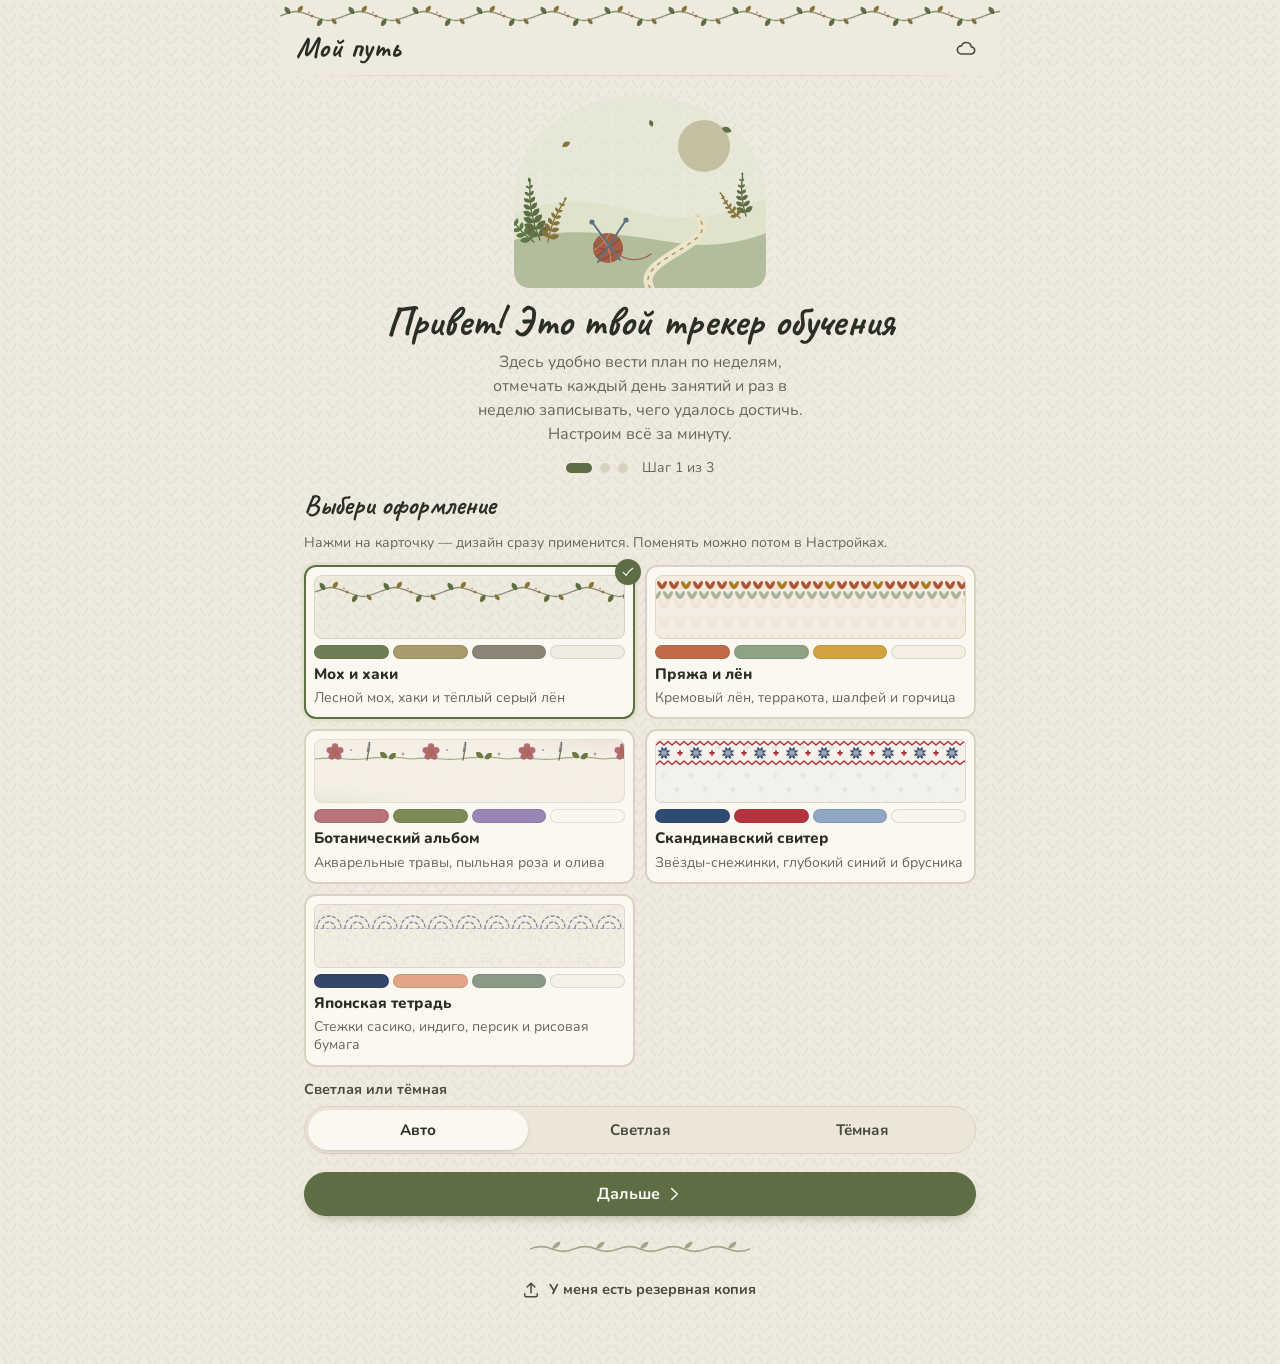
==== index.html @ 7782a0f4 "Трекер обучения: PWA с планом, журналом, итогами, синхронизацией и пятью оформлениями Co-Authored-By" ====
<!doctype html>
<html lang="ru">
<head>
  <meta charset="utf-8">
  <meta name="viewport" content="width=device-width, initial-scale=1, viewport-fit=cover">
  <title>Трекер обучения</title>
  <meta name="description" content="Личный трекер обучения: вязание, английский, письмо левой рукой">
  <meta name="theme-color" content="#7d8a6a">
  <meta name="color-scheme" content="light dark">
  <link rel="manifest" href="manifest.webmanifest">
  <link rel="icon" href="icons/icon.svg" type="image/svg+xml">
  <link rel="apple-touch-icon" href="icons/icon-192.png">
  <meta name="apple-mobile-web-app-capable" content="yes">
  <meta name="mobile-web-app-capable" content="yes">
  <meta name="apple-mobile-web-app-title" content="Трекер">
  <link rel="preconnect" href="https://fonts.googleapis.com">
  <link rel="preconnect" href="https://fonts.gstatic.com" crossorigin>
  <link rel="stylesheet" href="https://fonts.googleapis.com/css2?family=Caveat:wght@500;700&family=Nunito:wght@400;600;700;800&display=swap">
  <link rel="stylesheet" href="css/base.css">
  <link rel="stylesheet" href="css/themes.css">
  <link rel="stylesheet" href="css/views/today.css">
  <link rel="stylesheet" href="css/views/plan.css">
  <link rel="stylesheet" href="css/views/journal.css">
  <link rel="stylesheet" href="css/views/summary.css">
  <link rel="stylesheet" href="css/views/settings.css">
</head>
<body>
  <div class="app">
    <header class="topbar">
      <div class="topbar__decor" id="decor" aria-hidden="true"></div>
      <div class="topbar__row">
        <a class="topbar__brand" href="#/today">Мой путь</a>
        <button class="sync-badge" id="sync-badge" type="button" aria-label="Состояние синхронизации"></button>
      </div>
    </header>
    <main class="view" id="view" tabindex="-1"></main>
    <nav class="nav" id="nav" aria-label="Разделы"></nav>
  </div>
  <noscript>Для работы трекера нужен JavaScript.</noscript>
  <script type="module" src="js/app.js"></script>
</body>
</html>
---- css/base.css ----
/* ==========================================================================
   Базовые стили: сброс, каркас, компоненты. Цвета — только из токенов тем
   (css/themes.css). Сначала телефон (360 px), затем колонка ~720 px.
   ========================================================================== */

/* ---------- запасные токены (если тема ещё не применена) ---------- */
:root {
  --bg: #f1ece0; --bg-pattern: none; --surface: #fbf8f1; --surface-2: #ece6d8;
  --ink: #2e3127; --ink-soft: #4b4f42; --muted: #6a6c5f; --line: #d6cfbe;
  --accent: #5f6f48; --accent-ink: #fbfaf4; --accent-soft: #dfe4cf;
  --ok: #4f7a3a; --warn: #9a6b12; --danger: #a8443a;
  --skill-1: #5f7748; --skill-2: #8a7a45; --skill-3: #6e7f88; --skill-4: #a0634a; --skill-5: #7b6a8e; --skill-6: #4f7f74;
  --skill-1-soft: #e1e7d4; --skill-2-soft: #ece4cc; --skill-3-soft: #dde3e5; --skill-4-soft: #f0ddd3; --skill-5-soft: #e5dfeb; --skill-6-soft: #d7e7e2;
  --on-skill: #fffdf7;
  --radius: 20px; --radius-sm: 12px;
  --shadow: 0 1px 2px rgb(60 50 30 / .06), 0 6px 18px -8px rgb(60 50 30 / .18);
  --font-hand: 'Caveat', 'Segoe Print', 'Bradley Hand', cursive;
  --font-body: 'Nunito', system-ui, -apple-system, 'Segoe UI', Roboto, sans-serif;
  --divider-mask: none;
  --pattern-size: auto;
  --ease: cubic-bezier(.2, .8, .2, 1);
  --nav-h: 64px;
  --safe-b: env(safe-area-inset-bottom, 0px);
}

/* ---------- сброс ---------- */
*, *::before, *::after { box-sizing: border-box; }
html { -webkit-text-size-adjust: 100%; text-size-adjust: 100%; -webkit-tap-highlight-color: transparent; }
body, h1, h2, h3, h4, p, ul, ol, figure, blockquote, dl, dd { margin: 0; }
ul[class], ol[class] { padding: 0; list-style: none; }
img, svg, video { display: block; max-width: 100%; }
button, input, select, textarea { font: inherit; color: inherit; }
button { cursor: pointer; background: none; border: 0; padding: 0; }
a { color: var(--accent); text-underline-offset: .18em; }
[hidden] { display: none !important; }

html { background: var(--bg); color-scheme: light; }
html[data-theme="dark"] { color-scheme: dark; }

body {
  min-height: 100vh;
  min-height: 100dvh;
  font-family: var(--font-body);
  font-size: 1rem;
  line-height: 1.5;
  color: var(--ink);
  background-color: var(--bg);
  background-image: var(--bg-pattern);
  background-size: var(--pattern-size);
  overflow-x: hidden;
  -webkit-font-smoothing: antialiased;
  text-rendering: optimizeLegibility;
}
body.has-sheet { overflow: hidden; }

::selection { background: var(--accent-soft); color: var(--ink); }

/* ---------- иконки ---------- */
.ico { display: inline-flex; width: 24px; height: 24px; flex: none; line-height: 0; }
.ico svg { width: 100%; height: 100%; }
.ico--sm { width: 18px; height: 18px; }
.ico--lg { width: 32px; height: 32px; }

/* ---------- каркас ---------- */
.app {
  max-width: 720px;
  margin: 0 auto;
  min-height: 100vh;
  min-height: 100dvh;
  position: relative;
}

.topbar {
  position: sticky;
  top: 0;
  z-index: 20;
  padding-top: env(safe-area-inset-top, 0px);
  background: color-mix(in srgb, var(--bg) 88%, transparent);
  -webkit-backdrop-filter: blur(10px) saturate(1.1);
  backdrop-filter: blur(10px) saturate(1.1);
}
.topbar::after {           /* мягкая «тень» под шапкой */
  content: '';
  position: absolute; left: 16px; right: 16px; bottom: 0; height: 1px;
  background: linear-gradient(90deg, transparent, var(--line) 15%, var(--line) 85%, transparent);
  opacity: .8;
}
.topbar__decor {
  height: 26px;
  overflow: hidden;
  color: var(--accent);
  pointer-events: none;
}
.topbar__decor svg { width: 100%; height: 100%; }
.topbar__row {
  display: flex; align-items: center; justify-content: space-between; gap: 12px;
  padding: 0 12px 6px 16px;
  min-height: 48px;
}
.topbar__brand {
  font-family: var(--font-hand);
  font-weight: 700;
  font-size: 1.85rem;
  line-height: 1;
  color: var(--ink);
  text-decoration: none;
  letter-spacing: .01em;
  padding: 4px 0;
}

.sync-badge {
  position: relative;
  display: inline-grid; place-items: center;
  width: 44px; height: 44px;
  border-radius: 50%;
  color: var(--ink-soft);
  transition: background-color .2s, color .2s;
}
.sync-badge .ico { width: 22px; height: 22px; }
.sync-badge:hover { background: var(--surface-2); }
.sync-badge::after {
  content: '';
  position: absolute; right: 9px; bottom: 10px;
  width: 8px; height: 8px; border-radius: 50%;
  border: 2px solid var(--bg);
  background: var(--muted);
}
.sync-badge--synced { color: var(--ok); }
.sync-badge--synced::after { background: var(--ok); }
.sync-badge--syncing { color: var(--accent); }
.sync-badge--syncing::after { background: var(--accent); }
.sync-badge--syncing .ico { animation: spin 1.6s linear infinite; }
.sync-badge--offline { color: var(--muted); }
.sync-badge--offline::after { background: var(--warn); }
.sync-badge--error { color: var(--danger); }
.sync-badge--error::after { background: var(--danger); }
.sync-badge--signed-out::after { background: var(--warn); }
.sync-badge--local::after { display: none; }

.view {
  display: block;
  padding: 12px 16px calc(var(--nav-h) + 40px + var(--safe-b));
  outline: none;
}
body.is-onboarding .view { padding-bottom: calc(32px + var(--safe-b)); }
body.is-onboarding .nav { display: none; }

.nav {
  position: fixed;
  z-index: 30;
  left: 0; right: 0; bottom: 0;
  margin: 0 auto;
  max-width: 720px;
  display: grid;
  grid-template-columns: repeat(5, 1fr);
  padding: 6px 6px calc(6px + var(--safe-b));
  background: color-mix(in srgb, var(--surface) 94%, transparent);
  -webkit-backdrop-filter: blur(12px);
  backdrop-filter: blur(12px);
  border-top: 1px solid var(--line);
  box-shadow: 0 -8px 24px -18px rgb(0 0 0 / .35);
}
@media (min-width: 720px) {
  .nav { bottom: 12px; border: 1px solid var(--line); border-radius: 22px; max-width: 696px; padding-bottom: 6px; }
}
.nav__item {
  display: flex; flex-direction: column; align-items: center; justify-content: center; gap: 2px;
  min-height: 52px;
  padding: 2px 0;
  color: var(--muted);
  text-decoration: none;
  font-size: .75rem;
  font-weight: 700;
  border-radius: 16px;
  transition: color .2s;
}
.nav__ico {
  width: 52px; height: 30px;
  padding: 3px 14px;
  border-radius: 999px;
  transition: background-color .25s var(--ease), transform .25s var(--ease);
}
.nav__label { line-height: 1.2; white-space: nowrap; }
.nav__item:hover { color: var(--ink-soft); }
.nav__item.is-active { color: var(--ink); }
.nav__item.is-active .nav__ico { background: var(--accent-soft); color: var(--accent); }
.nav__item:active .nav__ico { transform: scale(.92); }

/* ---------- текст ---------- */
.h1, .h2, .hand, .big-num, .sheet__title, .section__title, .card__title, .empty__title {
  font-family: var(--font-hand);
  font-weight: 700;
  letter-spacing: .005em;
}
.h1 { font-size: 2.35rem; line-height: 1.05; color: var(--ink); }
.h2 { font-size: 1.75rem; line-height: 1.1; color: var(--ink); }
.h3 { font-size: 1.0625rem; line-height: 1.3; font-weight: 800; color: var(--ink); }
.hand { font-size: 1.3em; line-height: 1.15; }
.muted { color: var(--muted); }
.small { font-size: .875rem; line-height: 1.45; }
.num { font-variant-numeric: tabular-nums; font-feature-settings: 'tnum'; }
.big-num { font-size: 3rem; line-height: .95; color: var(--ink); font-variant-numeric: tabular-nums; }
p + p { margin-top: .6em; }

/* ---------- раскладка ---------- */
.page-head {
  display: flex; flex-wrap: wrap; align-items: flex-end; justify-content: space-between;
  gap: 4px 12px;
  margin: 8px 0 18px;
}
.page-head__title { font-family: var(--font-hand); font-weight: 700; font-size: 2.35rem; line-height: 1.05; flex: 1 1 auto; min-width: 0; }
.page-head__sub { flex-basis: 100%; order: 3; color: var(--muted); font-size: .95rem; }
.page-head__actions { display: flex; align-items: center; gap: 4px; }

.section { margin-top: 28px; }
.section:first-child { margin-top: 0; }
.section__title {
  font-size: 1.55rem; line-height: 1.1; color: var(--ink-soft);
  margin-bottom: 10px;
  display: flex; align-items: center; gap: 8px;
}

.stack { display: flex; flex-direction: column; gap: 12px; }
.stack--sm { gap: 6px; }
.row { display: flex; align-items: center; gap: 10px; min-width: 0; }
.row--between { justify-content: space-between; }
.row--wrap { flex-wrap: wrap; }
.grid-2 { display: grid; grid-template-columns: repeat(2, minmax(0, 1fr)); gap: 12px; }
.spacer { flex: 1 1 auto; }

/* ---------- карточки ---------- */
.card {
  position: relative;
  background: var(--surface);
  border: 1px solid var(--line);
  border-radius: var(--radius);
  box-shadow: var(--shadow);
  padding: 16px;
  min-width: 0;
}
.card--skill {
  border-color: color-mix(in srgb, var(--skill, var(--accent)) 28%, var(--line));
  background:
    linear-gradient(180deg, color-mix(in srgb, var(--skill-soft, var(--accent-soft)) 55%, transparent), transparent 90px),
    var(--surface);
}
.card__head { display: flex; align-items: center; gap: 12px; min-width: 0; }
.card__head + .card__body, .card__head + .card__foot, .card__body + .card__foot { margin-top: 12px; }
.card__title { font-size: 1.6rem; line-height: 1.05; color: var(--ink); flex: 1 1 auto; min-width: 0; overflow-wrap: anywhere; }
.card__icon {
  flex: none;
  display: grid; place-items: center;
  width: 44px; height: 44px;
  border-radius: 50%;
  background: var(--skill-soft, var(--accent-soft));
  color: var(--skill, var(--accent));
}
.card__icon .ico { width: 24px; height: 24px; }
.card__body { color: var(--ink-soft); }
.card__foot {
  display: flex; align-items: center; justify-content: space-between; flex-wrap: wrap; gap: 8px;
  padding-top: 12px;
  border-top: 1px dashed var(--line);
  color: var(--muted);
  font-size: .9rem;
}

/* цвета навыков */
.sk-1 { --skill: var(--skill-1); --skill-soft: var(--skill-1-soft); }
.sk-2 { --skill: var(--skill-2); --skill-soft: var(--skill-2-soft); }
.sk-3 { --skill: var(--skill-3); --skill-soft: var(--skill-3-soft); }
.sk-4 { --skill: var(--skill-4); --skill-soft: var(--skill-4-soft); }
.sk-5 { --skill: var(--skill-5); --skill-soft: var(--skill-5-soft); }
.sk-6 { --skill: var(--skill-6); --skill-soft: var(--skill-6-soft); }

/* ---------- кнопки ---------- */
.btn {
  position: relative;
  display: inline-flex; align-items: center; justify-content: center; gap: 8px;
  min-height: 44px;
  padding: 0 18px;
  border-radius: 999px;
  border: 1.5px solid var(--line);
  background: var(--surface);
  color: var(--ink);
  font-weight: 700;
  font-size: 1rem;
  line-height: 1.2;
  text-align: center;
  text-decoration: none;
  white-space: nowrap;
  user-select: none;
  transition: background-color .2s, border-color .2s, color .2s, transform .12s var(--ease), box-shadow .2s;
}
.btn .ico { width: 20px; height: 20px; margin-left: -4px; }
.btn:hover { background: var(--surface-2); }
.btn:active { transform: scale(.97); }
.btn:disabled, .btn[aria-disabled="true"] { opacity: .5; cursor: not-allowed; transform: none; }
.btn--primary {
  background: var(--accent);
  border-color: var(--accent);
  color: var(--accent-ink);
  box-shadow: 0 6px 14px -8px color-mix(in srgb, var(--accent) 70%, transparent);
}
.btn--primary:hover { background: color-mix(in srgb, var(--accent) 88%, var(--ink)); border-color: transparent; }
.btn--ghost { background: transparent; border-color: transparent; color: var(--ink-soft); }
.btn--ghost:hover { background: var(--surface-2); color: var(--ink); }
.btn--danger {
  background: color-mix(in srgb, var(--danger) 10%, var(--surface));
  border-color: color-mix(in srgb, var(--danger) 45%, transparent);
  color: var(--danger);
}
.btn--danger:hover { background: color-mix(in srgb, var(--danger) 18%, var(--surface)); }
.btn--sm { min-height: 36px; padding: 0 14px; font-size: .9rem; }
.btn--sm::after { content: ''; position: absolute; inset: -4px 0; }
.btn--block { display: flex; width: 100%; }

.icon-btn {
  position: relative;
  display: inline-grid; place-items: center;
  flex: none;
  width: 44px; height: 44px;
  border-radius: 50%;
  color: var(--ink-soft);
  transition: background-color .2s, color .2s, transform .12s var(--ease);
}
.icon-btn:hover { background: var(--surface-2); color: var(--ink); }
.icon-btn:active { transform: scale(.92); }
.icon-btn:disabled { opacity: .4; cursor: not-allowed; }
.icon-btn--sm { width: 36px; height: 36px; }
.icon-btn--sm .ico { width: 20px; height: 20px; }
.icon-btn--sm::after { content: ''; position: absolute; inset: -4px; }

.chips { display: flex; flex-wrap: wrap; gap: 8px; }
.chip {
  position: relative;
  display: inline-flex; align-items: center; gap: 6px;
  min-height: 38px;
  padding: 0 14px;
  border-radius: 999px;
  border: 1.5px solid var(--line);
  background: var(--surface);
  color: var(--ink-soft);
  font-size: .95rem;
  font-weight: 600;
  transition: background-color .2s, border-color .2s, color .2s;
}
.chip::after { content: ''; position: absolute; inset: -3px 0; }
.chip .ico { width: 18px; height: 18px; margin-left: -3px; }
.chip:hover { border-color: color-mix(in srgb, var(--accent) 40%, var(--line)); }
.chip.is-active {
  background: var(--skill-soft, var(--accent-soft));
  border-color: var(--skill, var(--accent));
  color: var(--ink);
}

.fab {
  position: fixed;
  z-index: 25;
  right: max(16px, calc((100vw - 720px) / 2 + 16px));
  bottom: calc(var(--nav-h) + 20px + var(--safe-b));
  display: grid; place-items: center;
  width: 56px; height: 56px;
  border-radius: 50%;
  background: var(--accent);
  color: var(--accent-ink);
  box-shadow: 0 10px 24px -10px color-mix(in srgb, var(--accent) 80%, #000), 0 2px 4px rgb(0 0 0 / .12);
  transition: transform .15s var(--ease);
}
.fab .ico { width: 26px; height: 26px; }
.fab:active { transform: scale(.94); }

/* ---------- формы ---------- */
.form { display: flex; flex-direction: column; gap: 16px; }
.field { display: flex; flex-direction: column; gap: 6px; min-width: 0; }
.field--inline {
  flex-direction: row; align-items: center; gap: 12px;
  min-height: 44px;
  cursor: pointer;
}
.field__label { font-size: .9rem; font-weight: 700; color: var(--ink-soft); }
.field__hint { font-size: .85rem; color: var(--muted); line-height: 1.4; }

.input {
  display: block;
  width: 100%;
  min-height: 48px;
  padding: 11px 14px;
  font-size: 16px;               /* не даёт iOS увеличивать страницу */
  line-height: 1.4;
  color: var(--ink);
  background: var(--surface);
  border: 1.5px solid var(--line);
  border-radius: var(--radius-sm);
  outline: none;
  transition: border-color .2s, box-shadow .2s, background-color .2s;
  -webkit-appearance: none;
  appearance: none;
}
.input::placeholder { color: var(--muted); opacity: .85; }
.input:hover { border-color: color-mix(in srgb, var(--accent) 35%, var(--line)); }
.input:focus, .input:focus-visible {
  border-color: var(--accent);
  box-shadow: 0 0 0 4px color-mix(in srgb, var(--accent) 22%, transparent);
  background: var(--surface);
}
textarea.input { min-height: 96px; resize: vertical; line-height: 1.5; }
select.input {
  padding-right: 40px;
  background-image:
    linear-gradient(45deg, transparent 50%, var(--muted) 50%),
    linear-gradient(135deg, var(--muted) 50%, transparent 50%);
  background-position: calc(100% - 20px) 52%, calc(100% - 14px) 52%;
  background-size: 6px 6px, 6px 6px;
  background-repeat: no-repeat;
}
input[type="date"].input { min-width: 0; }
input[type="number"].input { font-variant-numeric: tabular-nums; }
.input:invalid:not(:placeholder-shown):not(:focus) { border-color: color-mix(in srgb, var(--danger) 60%, var(--line)); }

.checkbox {
  -webkit-appearance: none; appearance: none;
  flex: none;
  width: 24px; height: 24px;
  margin: 0;
  border: 2px solid color-mix(in srgb, var(--ink) 30%, var(--line));
  border-radius: 8px;
  background: var(--surface) center / 16px no-repeat;
  cursor: pointer;
  transition: background-color .2s, border-color .2s, transform .15s var(--ease);
}
.checkbox:checked {
  background-color: var(--skill, var(--accent));
  border-color: var(--skill, var(--accent));
  background-image: var(--check-img);
  animation: pop .3s var(--ease);
}

.switch, .switch input, input.switch {
  -webkit-appearance: none; appearance: none;
}
input.switch, .switch input {
  flex: none;
  position: relative;
  width: 50px; height: 30px;
  margin: 0;
  border-radius: 999px;
  border: 0;
  background-color: color-mix(in srgb, var(--ink) 18%, var(--surface-2));
  background-image: radial-gradient(circle, var(--surface) 0 10px, transparent 11px);
  background-size: 30px 30px;
  background-repeat: no-repeat;
  background-position: 0 0;
  cursor: pointer;
  transition: background-color .25s, background-position .25s var(--ease);
}
input.switch:checked, .switch input:checked {
  background-color: var(--accent);
  background-image: radial-gradient(circle, var(--accent-ink) 0 10px, transparent 11px);
  background-position: 20px 0;
}
label.switch { display: inline-flex; align-items: center; gap: 12px; min-height: 44px; cursor: pointer; }

/* Главная кнопка экрана «Сегодня»: «занимался». Круглая, со «стежком» по краю. */
.check-toggle {
  --ct: var(--skill, var(--accent));
  --ct-soft: var(--skill-soft, var(--accent-soft));
  position: relative;
  isolation: isolate;
  flex: none;
  display: inline-flex; align-items: center; justify-content: center; gap: 10px;
  width: 68px; height: 68px;
  border-radius: 999px;
  background: var(--ct-soft);
  color: color-mix(in srgb, var(--ct) 62%, var(--ink));
  border: 0;
  font-weight: 800;
  font-size: 1rem;
  transition: background-color .3s var(--ease), color .3s, transform .15s var(--ease), box-shadow .3s;
  box-shadow: inset 0 0 0 2px color-mix(in srgb, var(--ct) 30%, transparent);
}
.check-toggle::before {        /* стежки по кругу */
  content: '';
  position: absolute; inset: 5px;
  border-radius: inherit;
  border: 2px dashed color-mix(in srgb, var(--ct) 55%, transparent);
  z-index: -1;
  transition: border-color .3s, transform .6s var(--ease);
}
.check-toggle .ico { width: 32px; height: 32px; opacity: .35; transition: opacity .2s, transform .3s var(--ease); }
.check-toggle:empty::after {
  content: '';
  width: 32px; height: 32px;
  background: currentColor;
  -webkit-mask: var(--check-mask) center / contain no-repeat;
  mask: var(--check-mask) center / contain no-repeat;
  opacity: .35;
}
.check-toggle:hover { box-shadow: inset 0 0 0 2px color-mix(in srgb, var(--ct) 55%, transparent); }
.check-toggle:active { transform: scale(.93); }
.check-toggle.is-on {
  background: var(--ct);
  color: var(--on-skill);
  box-shadow: 0 10px 22px -12px var(--ct), inset 0 0 0 2px var(--ct);
  animation: toggle-pop .5s var(--ease);
}
.check-toggle.is-on::before { border-color: color-mix(in srgb, var(--on-skill) 55%, transparent); transform: rotate(40deg); }
.check-toggle.is-on .ico, .check-toggle.is-on:empty::after { opacity: 1; }
.check-toggle.is-on .ico svg path { stroke-dasharray: 30; animation: draw .45s .08s var(--ease) both; }
/* вариант с подписью: становится «пилюлей» */
.check-toggle:has(> :not(.ico)) { width: auto; min-width: 68px; padding: 0 24px 0 18px; }
.check-toggle--wide { width: 100%; height: 60px; padding: 0 20px; }
.check-toggle--wide.is-on::before, .check-toggle:has(> :not(.ico)).is-on::before { transform: none; }

.stepper {
  display: inline-flex; align-items: center;
  border: 1.5px solid var(--line);
  border-radius: 999px;
  background: var(--surface);
  padding: 2px;
}
.stepper__btn {
  display: grid; place-items: center;
  width: 42px; height: 42px;
  border-radius: 50%;
  color: var(--ink-soft);
  transition: background-color .2s, transform .12s;
}
.stepper__btn .ico { width: 20px; height: 20px; }
.stepper__btn:hover { background: var(--surface-2); color: var(--ink); }
.stepper__btn:active { transform: scale(.9); }
.stepper__btn:disabled { opacity: .35; }
.stepper__value {
  min-width: 3.2ch;
  padding: 0 4px;
  text-align: center;
  font-weight: 800;
  font-size: 1.1rem;
  font-variant-numeric: tabular-nums;
  color: var(--ink);
}
input.stepper__value { border: 0; background: transparent; width: 4.5ch; font-size: 16px; -moz-appearance: textfield; appearance: textfield; }
input.stepper__value::-webkit-inner-spin-button, input.stepper__value::-webkit-outer-spin-button { -webkit-appearance: none; margin: 0; }

.segmented {
  display: flex;
  gap: 2px;
  padding: 3px;
  border-radius: 999px;
  background: var(--surface-2);
  border: 1px solid var(--line);
}
.segmented__btn {
  flex: 1 1 0;
  min-width: 0;
  min-height: 40px;
  padding: 0 12px;
  border-radius: 999px;
  color: var(--ink-soft);
  font-weight: 700;
  font-size: .95rem;
  white-space: nowrap;
  overflow: hidden; text-overflow: ellipsis;
  transition: background-color .2s, color .2s, box-shadow .2s;
}
.segmented__btn:hover { color: var(--ink); }
.segmented__btn.is-active {
  background: var(--surface);
  color: var(--ink);
  box-shadow: 0 1px 2px rgb(0 0 0 / .08), 0 2px 8px -4px rgb(0 0 0 / .2);
}

.scale { display: flex; gap: 6px; }
.scale__btn {
  flex: 1 1 0;
  min-width: 0;
  min-height: 44px;
  border-radius: var(--radius-sm);
  border: 1.5px solid var(--line);
  background: var(--surface);
  color: var(--ink-soft);
  font-family: var(--font-hand);
  font-size: 1.5rem;
  font-weight: 700;
  line-height: 1;
  transition: background-color .2s, border-color .2s, color .2s, transform .12s;
}
.scale__btn:hover { border-color: var(--skill, var(--accent)); }
.scale__btn:active { transform: scale(.94); }
.scale__btn.is-active {
  background: var(--skill, var(--accent));
  border-color: var(--skill, var(--accent));
  color: var(--on-skill);
}

/* ---------- списки ---------- */
.list { display: flex; flex-direction: column; }
.list__item {
  display: flex; align-items: center; gap: 12px;
  min-height: 52px;
  padding: 10px 0;
  border-bottom: 1px dashed var(--line);
  min-width: 0;
}
.list__item:last-child { border-bottom: 0; }
.card > .list:first-child > .list__item:first-child { padding-top: 0; }
.card > .list:last-child > .list__item:last-child { padding-bottom: 0; }

.task {
  display: flex; align-items: flex-start; gap: 10px;
  padding: 6px 0;
  min-width: 0;
}
.task__check {
  position: relative;
  flex: none;
  display: grid; place-items: center;
  width: 28px; height: 28px;
  margin: 2px 2px 0;
  border-radius: 50%;
  border: 2px solid color-mix(in srgb, var(--skill, var(--accent)) 55%, var(--line));
  background: var(--surface);
  color: var(--on-skill);
  transition: background-color .2s, border-color .2s, transform .15s var(--ease);
}
.task__check::before { content: ''; position: absolute; inset: -8px; }
.task__check .ico { width: 18px; height: 18px; opacity: 0; transition: opacity .2s; }
.task__check:active { transform: scale(.9); }
.task__text { flex: 1 1 auto; min-width: 0; padding-top: 4px; line-height: 1.45; color: var(--ink); overflow-wrap: anywhere; }
.task__actions { display: flex; align-items: center; margin: -6px -8px -6px 0; flex: none; }
.task.is-done .task__check {
  background: var(--skill, var(--accent));
  border-color: var(--skill, var(--accent));
  animation: pop .3s var(--ease);
}
.task.is-done .task__check .ico { opacity: 1; }
.task.is-done .task__check:empty::after {
  content: ''; width: 18px; height: 18px; background: currentColor;
  -webkit-mask: var(--check-mask) center / contain no-repeat; mask: var(--check-mask) center / contain no-repeat;
}
.task.is-done .task__text {
  color: var(--muted);
  text-decoration: line-through;
  text-decoration-color: color-mix(in srgb, var(--skill, var(--accent)) 60%, transparent);
  text-decoration-thickness: 1.5px;
}

.check-item {
  display: flex; align-items: center; gap: 12px;
  min-height: 48px;
  padding: 8px 10px;
  margin: 0 -10px;
  border-radius: var(--radius-sm);
  color: var(--ink);
  cursor: pointer;
  transition: background-color .2s;
}
.check-item:hover { background: color-mix(in srgb, var(--surface-2) 60%, transparent); }
.check-item.is-done { color: var(--ink-soft); }
.check-item.is-carried { color: var(--muted); }
.check-item.is-carried .checkbox:checked {
  background-color: var(--skill-soft, var(--accent-soft));
  border-color: color-mix(in srgb, var(--skill, var(--accent)) 50%, transparent);
  border-style: dashed;
  background-image: var(--check-img-dim);
}

/* ---------- прогресс: «нитка» ---------- */
.progress {
  position: relative;
  height: 10px;
  border-radius: 999px;
  background:
    repeating-linear-gradient(90deg, color-mix(in srgb, var(--ink) 22%, var(--line)) 0 5px, transparent 5px 9px)
    0 50% / 100% 2px no-repeat;
}
.progress__bar {
  position: relative;
  height: 100%;
  max-width: 100%;
  min-width: 10px;
  border-radius: 999px;
  background-color: var(--accent);
  background-image: repeating-linear-gradient(-60deg, rgb(255 255 255 / .26) 0 2.5px, transparent 2.5px 6px);
  box-shadow: inset 0 -1px 0 rgb(0 0 0 / .12);
  transition: width .6s var(--ease);
}
.progress__bar[style*="width: 0"], .progress__bar[style*="width:0"] { min-width: 0; }
.progress--skill .progress__bar { background-color: var(--skill, var(--accent)); }

.ring { width: 56px; height: 56px; flex: none; transform: rotate(-90deg); }
.ring circle { fill: none; stroke-width: 6; }
.ring__track, .ring circle:first-child { stroke: var(--line); stroke-dasharray: 3 3; stroke-width: 3; }
.ring__bar, .ring circle:last-child:not(:first-child) { stroke: var(--skill, var(--accent)); stroke-linecap: round; transition: stroke-dashoffset .6s var(--ease); }

/* ---------- вкладки ---------- */
.tabs {
  display: flex; gap: 6px;
  overflow-x: auto;
  margin: 0 -16px;
  padding: 2px 16px 8px;
  scroll-snap-type: x proximity;
  scrollbar-width: none;
  -webkit-overflow-scrolling: touch;
}
.tabs::-webkit-scrollbar { display: none; }
.tab {
  flex: none;
  scroll-snap-align: start;
  display: inline-flex; align-items: center; gap: 6px;
  min-height: 44px;
  padding: 0 16px;
  border-radius: 999px;
  border: 1.5px solid transparent;
  color: var(--ink-soft);
  font-weight: 700;
  font-size: .95rem;
  white-space: nowrap;
  text-decoration: none;
  transition: background-color .2s, color .2s, border-color .2s;
}
.tab:hover { background: var(--surface-2); }
.tab.is-active {
  background: var(--surface);
  border-color: var(--line);
  color: var(--ink);
  box-shadow: inset 0 -3px 0 var(--accent);
}

/* ---------- прочее ---------- */
.badge {
  display: inline-flex; align-items: center; gap: 4px;
  padding: 2px 9px;
  min-height: 22px;
  border-radius: 999px;
  background: var(--surface-2);
  color: var(--ink-soft);
  font-size: .78rem;
  font-weight: 800;
  line-height: 1.3;
  white-space: nowrap;
  vertical-align: middle;
}
.badge .ico { width: 14px; height: 14px; }
.badge--accent { background: var(--accent-soft); color: var(--ink); }
.badge--ok { background: color-mix(in srgb, var(--ok) 16%, var(--surface)); color: var(--ok); }
.pill {
  display: inline-flex; align-items: center; gap: 6px;
  min-height: 32px;
  padding: 4px 12px;
  border-radius: 999px;
  border: 1px solid var(--line);
  background: var(--surface);
  color: var(--ink-soft);
  font-size: .9rem;
  font-weight: 700;
}
.pill .ico { width: 18px; height: 18px; color: var(--skill, var(--accent)); }

.empty {
  display: flex; flex-direction: column; align-items: center; text-align: center; gap: 8px;
  padding: 28px 16px 32px;
  color: var(--muted);
}
.empty > svg, .empty__art { width: 168px; max-width: 70%; height: auto; margin-bottom: 4px; color: var(--accent); }
.empty__art svg { width: 100%; height: auto; }
.empty__title { font-size: 1.6rem; line-height: 1.1; color: var(--ink-soft); }
.empty .btn { margin-top: 8px; }

.divider {
  display: flex; align-items: center; justify-content: center;
  height: 22px;
  margin: 20px auto;
  color: var(--accent);
  opacity: .85;
}
.divider:empty {
  width: min(220px, 70%);
  background: var(--line);
  background: color-mix(in srgb, var(--accent) 55%, var(--line));
  -webkit-mask: var(--divider-mask) center / auto 100% repeat-x;
  mask: var(--divider-mask) center / auto 100% repeat-x;
}
.divider > svg { width: min(220px, 70%); height: 22px; }

.hint-box {
  display: flex; align-items: flex-start; gap: 10px;
  padding: 12px 14px;
  border-radius: var(--radius-sm);
  background: color-mix(in srgb, var(--accent-soft) 55%, var(--surface));
  border: 1px dashed color-mix(in srgb, var(--accent) 40%, var(--line));
  color: var(--ink-soft);
  font-size: .95rem;
  line-height: 1.45;
}
.hint-box > .ico { color: var(--accent); width: 22px; height: 22px; margin-top: 1px; }

.delta {
  display: inline-flex; align-items: center; gap: 2px;
  font-size: .85rem; font-weight: 800;
  font-variant-numeric: tabular-nums;
  white-space: nowrap;
}
.delta .ico { width: 16px; height: 16px; }
.delta--up { color: var(--ok); }
.delta--down { color: var(--danger); }
.delta--same { color: var(--muted); }

.menu { display: flex; flex-direction: column; margin: 0 -8px; }
.menu__item {
  display: flex; align-items: center; gap: 14px;
  width: 100%;
  min-height: 52px;
  padding: 0 12px;
  border-radius: var(--radius-sm);
  text-align: left;
  font-weight: 600;
  color: var(--ink);
  transition: background-color .15s;
}
.menu__item .ico { color: var(--ink-soft); }
.menu__item:hover { background: var(--surface-2); }
.menu__item.is-danger, .menu__item.is-danger .ico { color: var(--danger); }

/* ---------- нижняя панель / диалог ---------- */
.sheet-backdrop {
  position: fixed; inset: 0;
  z-index: 50;
  display: flex; align-items: flex-end; justify-content: center;
  background: rgb(24 22 16 / .45);
  opacity: 0;
  transition: opacity .22s ease;
}
.sheet-backdrop.is-open { opacity: 1; }
.sheet {
  position: relative;
  width: 100%;
  max-width: 720px;
  max-height: 90vh;
  max-height: 90dvh;
  display: flex; flex-direction: column;
  background-color: var(--surface);
  background-image: var(--bg-pattern);
  background-size: var(--pattern-size);
  border-radius: 26px 26px 0 0;
  box-shadow: 0 -10px 40px -10px rgb(0 0 0 / .35);
  transform: translateY(100%);
  transition: transform .26s var(--ease);
  overflow: hidden;
}
.sheet-backdrop.is-open .sheet { transform: none; }
.sheet__handle { flex: none; width: 42px; height: 5px; margin: 10px auto 0; border-radius: 999px; background: var(--line); }
.sheet__head { flex: none; display: flex; align-items: center; justify-content: space-between; gap: 8px; padding: 4px 8px 2px 20px; }
.sheet__title { font-size: 1.8rem; line-height: 1.1; color: var(--ink); padding: 6px 0; min-width: 0; }
.sheet__body { flex: 1 1 auto; overflow-y: auto; overscroll-behavior: contain; padding: 8px 20px 20px; }
.sheet__body:last-child { padding-bottom: calc(20px + var(--safe-b)); }
.sheet__actions {
  flex: none;
  display: flex; gap: 10px; justify-content: flex-end;
  padding: 12px 20px calc(12px + var(--safe-b));
  border-top: 1px solid var(--line);
  background: var(--surface);
}
.sheet__actions .btn { flex: 1 1 0; }
@media (min-width: 720px) {
  .sheet-backdrop { align-items: center; padding: 24px; }
  .sheet { max-width: 520px; max-height: 85vh; border-radius: 26px; transform: translateY(16px) scale(.98); opacity: 0; transition: transform .22s var(--ease), opacity .22s; }
  .sheet-backdrop.is-open .sheet { opacity: 1; }
  .sheet__handle { display: none; }
  .sheet__head { padding-top: 12px; }
  .sheet__actions { padding-bottom: 14px; }
  .sheet__actions .btn { flex: 0 0 auto; min-width: 120px; }
}

/* ---------- уведомления ---------- */
.toasts {
  position: fixed;
  z-index: 60;
  left: 50%;
  bottom: calc(var(--nav-h) + 20px + var(--safe-b));
  transform: translateX(-50%);
  width: min(calc(100% - 32px), 480px);
  display: flex; flex-direction: column; align-items: stretch; gap: 8px;
  pointer-events: none;
}
body.is-onboarding .toasts { bottom: calc(20px + var(--safe-b)); }
.toast {
  display: flex; align-items: center; justify-content: space-between; gap: 12px;
  min-height: 48px;
  padding: 10px 10px 10px 18px;
  border-radius: 16px;
  background: var(--ink);
  color: var(--bg);
  font-weight: 600;
  font-size: .95rem;
  box-shadow: 0 12px 28px -12px rgb(0 0 0 / .5);
  opacity: 0;
  transform: translateY(12px) scale(.98);
  transition: opacity .22s, transform .25s var(--ease);
  pointer-events: auto;
}
.toast.is-shown { opacity: 1; transform: none; }
.toast__action {
  flex: none;
  min-height: 36px;
  padding: 0 12px;
  border-radius: 10px;
  color: var(--accent-soft);
  font-weight: 800;
}
.toast__action:hover { background: color-mix(in srgb, var(--bg) 14%, transparent); }

/* ---------- фокус ---------- */
:focus-visible { outline: 2.5px solid var(--accent); outline-offset: 2px; }
.input:focus-visible { outline: none; }
.btn--primary:focus-visible, .fab:focus-visible, .check-toggle.is-on:focus-visible { outline-color: var(--ink); }

/* ---------- анимации ---------- */
@keyframes spin { to { transform: rotate(360deg); } }
@keyframes pop { 0% { transform: scale(.8); } 60% { transform: scale(1.08); } 100% { transform: scale(1); } }
@keyframes toggle-pop { 0% { transform: scale(.88); } 45% { transform: scale(1.08); } 70% { transform: scale(.97); } 100% { transform: scale(1); } }
@keyframes draw { from { stroke-dashoffset: 30; } to { stroke-dashoffset: 0; } }
@keyframes fade-up { from { opacity: 0; transform: translateY(6px); } to { opacity: 1; transform: none; } }
.view > * { animation: fade-up .3s var(--ease) both; }

@media (prefers-reduced-motion: reduce) {
  *, *::before, *::after {
    animation-duration: .01ms !important;
    animation-iteration-count: 1 !important;
    transition-duration: .01ms !important;
    scroll-behavior: auto !important;
  }
}

/* ---------- узкие экраны ---------- */
@media (max-width: 359px) {
  .grid-2 { grid-template-columns: 1fr; }
  .nav__label { font-size: .7rem; }
}
@media (min-width: 720px) {
  .view { padding-left: 24px; padding-right: 24px; }
  .tabs { margin: 0 -24px; padding-left: 24px; padding-right: 24px; }
  .h1, .page-head__title { font-size: 2.6rem; }
}
---- css/themes.css ----
/* ==========================================================================
   Оформления. На <html>: data-skin="moss|linen|botanic|nordic|sashiko",
   data-theme="light|dark". Все цвета интерфейса — отсюда.
   ========================================================================== */

/* ---------- общее для светлой / тёмной ---------- */
:root, [data-theme="light"] {
  --check-img: url("data:image/svg+xml,<svg xmlns='http://www.w3.org/2000/svg' viewBox='0 0 24 24'><path d='M4.8 12.6c1.6 1.4 3 2.9 4.3 4.6 2.6-4.3 5.8-7.9 10.1-10.7' fill='none' stroke='%23fffdf7' stroke-width='3' stroke-linecap='round' stroke-linejoin='round'/></svg>");
  --shadow: 0 1px 2px rgb(70 55 30 / .06), 0 8px 22px -12px rgb(70 55 30 / .22);
}
[data-theme="dark"] {
  --cotton: #ece4d8;
  --check-img: url("data:image/svg+xml,<svg xmlns='http://www.w3.org/2000/svg' viewBox='0 0 24 24'><path d='M4.8 12.6c1.6 1.4 3 2.9 4.3 4.6 2.6-4.3 5.8-7.9 10.1-10.7' fill='none' stroke='%231c1d1c' stroke-width='3' stroke-linecap='round' stroke-linejoin='round'/></svg>");
  --shadow: 0 1px 0 rgb(255 255 255 / .03) inset, 0 10px 24px -14px rgb(0 0 0 / .7);
}
:root {
  --check-img-dim: url("data:image/svg+xml,<svg xmlns='http://www.w3.org/2000/svg' viewBox='0 0 24 24'><path d='M4.8 12.6c1.6 1.4 3 2.9 4.3 4.6 2.6-4.3 5.8-7.9 10.1-10.7' fill='none' stroke='%23888' stroke-width='2.6' stroke-linecap='round' stroke-linejoin='round'/></svg>");
  --check-mask: url("data:image/svg+xml,<svg xmlns='http://www.w3.org/2000/svg' viewBox='0 0 24 24'><path d='M4.8 12.6c1.6 1.4 3 2.9 4.3 4.6 2.6-4.3 5.8-7.9 10.1-10.7' fill='none' stroke='%23000' stroke-width='2.6' stroke-linecap='round' stroke-linejoin='round'/></svg>");
  --radius: 20px;
  --radius-sm: 12px;
}

/* ==========================================================================
   1. МОХ И ХАКИ (по умолчанию)
   ========================================================================== */
:root, [data-skin="moss"] {
  --bg: #efeadf;
  --bg-pattern: url("data:image/svg+xml,<svg xmlns='http://www.w3.org/2000/svg' width='18' height='22'><path d='M2.5 3.5c1.6 3.4 3.6 6 6.5 8.6 2.9-2.6 4.9-5.2 6.5-8.6M2.5 14.5c1.6 3.4 3.6 6 6.5 8.6 2.9-2.6 4.9-5.2 6.5-8.6' fill='none' stroke='%235e6e45' stroke-opacity='.075' stroke-width='1.5' stroke-linecap='round'/></svg>");
  --surface: #fbf8f1;
  --surface-2: #ece6d8;
  --ink: #2b2e25;
  --ink-soft: #474b3e;
  --muted: #64665a;
  --line: #dad2c0;
  --accent: #5d6d44;
  --accent-ink: #fbfaf3;
  --accent-soft: #dfe3cc;
  --ok: #4a7335;
  --warn: #8f610e;
  --danger: #a3443a;
  --skill-1: #5f7646; --skill-1-soft: #e0e6d2;
  --skill-2: #86743c; --skill-2-soft: #ece4c9;
  --skill-3: #5d7280; --skill-3-soft: #dde4e8;
  --skill-4: #a35d44; --skill-4-soft: #f0dccf;
  --skill-5: #77658e; --skill-5-soft: #e6e0ec;
  --skill-6: #477769; --skill-6-soft: #d6e6e0;
  --on-skill: #fffdf6;
  --divider-mask: url("data:image/svg+xml,<svg xmlns='http://www.w3.org/2000/svg' width='44' height='22'><path d='M0 13c7-3 15-3 22 0s15 3 22 0' fill='none' stroke='%23000' stroke-width='1.6' stroke-linecap='round'/><path d='M22 13c1-4.5 4-7 8.5-7.5-.5 4.5-3.6 7-8.5 7.5z'/></svg>");
}
[data-skin="moss"][data-theme="dark"], :root:not([data-skin])[data-theme="dark"] {
  --bg: #1e211b;
  --bg-pattern: url("data:image/svg+xml,<svg xmlns='http://www.w3.org/2000/svg' width='18' height='22'><path d='M2.5 3.5c1.6 3.4 3.6 6 6.5 8.6 2.9-2.6 4.9-5.2 6.5-8.6M2.5 14.5c1.6 3.4 3.6 6 6.5 8.6 2.9-2.6 4.9-5.2 6.5-8.6' fill='none' stroke='%23c9d6ae' stroke-opacity='.045' stroke-width='1.5' stroke-linecap='round'/></svg>");
  --surface: #282c24;
  --surface-2: #33372c;
  --ink: #ebe8dc;
  --ink-soft: #d0ccbe;
  --muted: #a5a293;
  --line: #40453a;
  --accent: #a9bb87;
  --accent-ink: #1c2116;
  --accent-soft: #3a442f;
  --ok: #9cc283;
  --warn: #d9b25c;
  --danger: #e68e7f;
  --skill-1: #a6ba88; --skill-1-soft: #354030;
  --skill-2: #cdbb7f; --skill-2-soft: #403b2a;
  --skill-3: #a3b6c2; --skill-3-soft: #2f393f;
  --skill-4: #dc9d82; --skill-4-soft: #45332b;
  --skill-5: #b9a8cf; --skill-5-soft: #3a3444;
  --skill-6: #8ec1b2; --skill-6-soft: #2b3e38;
  --on-skill: #1b1e17;
}
/* мох: листик у заголовков секций */
[data-skin="moss"] .section__title::before, :root:not([data-skin]) .section__title::before {
  content: '';
  flex: none;
  width: 18px; height: 18px;
  background: var(--accent);
  opacity: .8;
  -webkit-mask: url("data:image/svg+xml,<svg xmlns='http://www.w3.org/2000/svg' viewBox='0 0 24 24'><path d='M4.5 19.5C4 12 8.8 6 19.6 4.6c.6 10-5 15.3-12.7 15.1 2.8-4 5.6-6.9 8.6-9-3.6 1.7-7 4.6-11 8.8z'/></svg>") center / contain no-repeat;
  mask: url("data:image/svg+xml,<svg xmlns='http://www.w3.org/2000/svg' viewBox='0 0 24 24'><path d='M4.5 19.5C4 12 8.8 6 19.6 4.6c.6 10-5 15.3-12.7 15.1 2.8-4 5.6-6.9 8.6-9-3.6 1.7-7 4.6-11 8.8z'/></svg>") center / contain no-repeat;
}

/* ==========================================================================
   2. ПРЯЖА И ЛЁН
   ========================================================================== */
[data-skin="linen"] {
  --bg: #f4ece0;
  --bg-pattern: url("data:image/svg+xml,<svg xmlns='http://www.w3.org/2000/svg' width='16' height='18'><g fill='%23a0522d' fill-opacity='.055'><ellipse cx='5' cy='9' rx='2.4' ry='5.6' transform='rotate(-30 5 9)'/><ellipse cx='11' cy='9' rx='2.4' ry='5.6' transform='rotate(30 11 9)'/></g></svg>");
  --surface: #fcf7ef;
  --surface-2: #f0e5d4;
  --ink: #3a2c24;
  --ink-soft: #594538;
  --muted: #6f5b4e;
  --line: #e3d4c0;
  --accent: #ad5437;
  --accent-ink: #fffaf3;
  --accent-soft: #f4d9cb;
  --ok: #577744;
  --warn: #9a6c14;
  --danger: #b03838;
  --skill-1: #b2593c; --skill-1-soft: #f5dccf;
  --skill-2: #66855b; --skill-2-soft: #dfe9d9;
  --skill-3: #a87c1c; --skill-3-soft: #f3e5c0;
  --skill-4: #5b7c94; --skill-4-soft: #dce6ee;
  --skill-5: #88586f; --skill-5-soft: #efdde5;
  --skill-6: #4b7d76; --skill-6-soft: #d6e8e4;
  --on-skill: #fffaf3;
  --radius: 18px;
  --divider-mask: url("data:image/svg+xml,<svg xmlns='http://www.w3.org/2000/svg' width='12' height='22'><ellipse cx='4' cy='11' rx='1.7' ry='4' transform='rotate(-30 4 11)'/><ellipse cx='8' cy='11' rx='1.7' ry='4' transform='rotate(30 8 11)'/></svg>");
}
[data-skin="linen"][data-theme="dark"] {    /* «вечер у камина» */
  --bg: #241a15;
  --bg-pattern: url("data:image/svg+xml,<svg xmlns='http://www.w3.org/2000/svg' width='16' height='18'><g fill='%23f0b46a' fill-opacity='.03'><ellipse cx='5' cy='9' rx='2.4' ry='5.6' transform='rotate(-30 5 9)'/><ellipse cx='11' cy='9' rx='2.4' ry='5.6' transform='rotate(30 11 9)'/></g></svg>"),
    radial-gradient(120% 60% at 50% 0%, rgb(224 164 86 / .07), transparent 70%);
  --surface: #30241d;
  --surface-2: #3b2e25;
  --ink: #f3e7d7;
  --ink-soft: #dac9b5;
  --muted: #b09c88;
  --line: #4c3b2f;
  --accent: #e3a759;
  --accent-ink: #261a10;
  --accent-soft: #4c3520;
  --ok: #abc690;
  --warn: #e8bf62;
  --danger: #ee917d;
  --skill-1: #e59d7b; --skill-1-soft: #4a2e24;
  --skill-2: #aac49c; --skill-2-soft: #33402f;
  --skill-3: #e4be5f; --skill-3-soft: #463a1f;
  --skill-4: #a2bed4; --skill-4-soft: #2f3b46;
  --skill-5: #d69db8; --skill-5-soft: #43303a;
  --skill-6: #92c4bb; --skill-6-soft: #2c403d;
  --on-skill: #241a14;
}
/* лён: карточки «простёганы» по краю */
[data-skin="linen"] .card { border-width: 1px; }
[data-skin="linen"] .card::after {
  content: '';
  position: absolute; inset: 5px;
  border: 1.5px dashed color-mix(in srgb, var(--skill, var(--accent)) 30%, transparent);
  border-radius: calc(var(--radius) - 5px);
  pointer-events: none;
}
[data-skin="linen"] .section__title::before {
  content: '';
  flex: none;
  width: 16px; height: 16px;
  border-radius: 50%;
  background:
    radial-gradient(circle at 35% 35%, rgb(255 255 255 / .35), transparent 45%),
    repeating-linear-gradient(-35deg, var(--accent) 0 2px, color-mix(in srgb, var(--accent) 70%, var(--surface)) 2px 3.5px);
  opacity: .85;
}
[data-skin="linen"] .progress__bar {
  background-image: repeating-linear-gradient(-55deg, rgb(255 255 255 / .32) 0 2px, transparent 2px 4.5px, rgb(0 0 0 / .08) 4.5px 5.5px, transparent 5.5px 7px);
}

/* ==========================================================================
   3. БОТАНИЧЕСКИЙ АЛЬБОМ
   ========================================================================== */
[data-skin="botanic"] {
  --bg: #f8f3ea;
  --bg-pattern:
    radial-gradient(60% 40% at 100% 0%, rgb(214 160 166 / .16), transparent 70%),
    radial-gradient(50% 35% at 0% 100%, rgb(150 165 110 / .12), transparent 70%),
    url("data:image/svg+xml,<svg xmlns='http://www.w3.org/2000/svg' width='200' height='200'><filter id='n'><feTurbulence type='fractalNoise' baseFrequency='.85' numOctaves='2' stitchTiles='stitch'/><feColorMatrix values='0 0 0 0 .45 0 0 0 0 .35 0 0 0 0 .25 0 0 0 .09 0'/></filter><rect width='200' height='200' filter='url(%23n)'/></svg>");
  --surface: #fffcf6;
  --surface-2: #f3ebdf;
  --ink: #3a3330;
  --ink-soft: #574d48;
  --muted: #72665e;
  --line: #e7dccd;
  --accent: #a0585f;
  --accent-ink: #fffaf7;
  --accent-soft: #f4e0e0;
  --ok: #5a7638;
  --warn: #9c6c1e;
  --danger: #ad3a3a;
  --skill-1: #ad6169; --skill-1-soft: #f5e1e2;
  --skill-2: #6c7a42; --skill-2-soft: #e5e9d3;
  --skill-3: #7d68a0; --skill-3-soft: #e8e2f1;
  --skill-4: #567c95; --skill-4-soft: #dde8ef;
  --skill-5: #a47528; --skill-5-soft: #f3e6cb;
  --skill-6: #4b7c6c; --skill-6-soft: #d9e9e2;
  --on-skill: #fffdf8;
  --radius: 22px;
  --divider-mask: url("data:image/svg+xml,<svg xmlns='http://www.w3.org/2000/svg' width='36' height='22'><path d='M3 11h11M22 11h11' stroke='%23000' stroke-width='1.4' stroke-linecap='round'/><circle cx='18' cy='11' r='2.4'/><circle cx='18' cy='6.6' r='1.4'/><circle cx='18' cy='15.4' r='1.4'/></svg>");
}
[data-skin="botanic"][data-theme="dark"] {
  --bg: #211d1d;
  --bg-pattern:
    radial-gradient(60% 40% at 100% 0%, rgb(226 162 168 / .07), transparent 70%),
    radial-gradient(50% 35% at 0% 100%, rgb(181 194 136 / .05), transparent 70%),
    url("data:image/svg+xml,<svg xmlns='http://www.w3.org/2000/svg' width='200' height='200'><filter id='n'><feTurbulence type='fractalNoise' baseFrequency='.85' numOctaves='2' stitchTiles='stitch'/><feColorMatrix values='0 0 0 0 1 0 0 0 0 .95 0 0 0 0 .9 0 0 0 .05 0'/></filter><rect width='200' height='200' filter='url(%23n)'/></svg>");
  --surface: #2b2626;
  --surface-2: #362f2f;
  --ink: #f1e9e2;
  --ink-soft: #d8ccc4;
  --muted: #ab9e96;
  --line: #473f3d;
  --accent: #e3a3a9;
  --accent-ink: #2a1d1f;
  --accent-soft: #4b3235;
  --ok: #b0c98a;
  --warn: #e4c06d;
  --danger: #f0928a;
  --skill-1: #e3a1a8; --skill-1-soft: #47302f;
  --skill-2: #b6c389; --skill-2-soft: #383c28;
  --skill-3: #c0abe1; --skill-3-soft: #3a3348;
  --skill-4: #9fc3d9; --skill-4-soft: #2c3b44;
  --skill-5: #e3be79; --skill-5-soft: #463a26;
  --skill-6: #94c5b5; --skill-6-soft: #2b3f39;
  --on-skill: #221d1d;
}
/* ботаника: акварельное пятно в углу карточки и цветочек у заголовков */
[data-skin="botanic"] .card {
  background-image: radial-gradient(140px 90px at 100% 0%, color-mix(in srgb, var(--skill-soft, var(--accent-soft)) 85%, transparent), transparent 75%);
}
[data-skin="botanic"] .section__title::before {
  content: '';
  flex: none;
  width: 18px; height: 18px;
  background: var(--accent);
  opacity: .75;
  -webkit-mask: url("data:image/svg+xml,<svg xmlns='http://www.w3.org/2000/svg' viewBox='0 0 24 24'><g><circle cx='12' cy='6' r='4'/><circle cx='18' cy='11' r='4'/><circle cx='15.5' cy='18' r='4'/><circle cx='8.5' cy='18' r='4'/><circle cx='6' cy='11' r='4'/></g></svg>") center / contain no-repeat;
  mask: url("data:image/svg+xml,<svg xmlns='http://www.w3.org/2000/svg' viewBox='0 0 24 24'><g><circle cx='12' cy='6' r='4'/><circle cx='18' cy='11' r='4'/><circle cx='15.5' cy='18' r='4'/><circle cx='8.5' cy='18' r='4'/><circle cx='6' cy='11' r='4'/></g></svg>") center / contain no-repeat;
}

/* ==========================================================================
   4. СКАНДИНАВСКИЙ СВИТЕР
   ========================================================================== */
[data-skin="nordic"] {
  --bg: #f3f1ec;
  --bg-pattern: url("data:image/svg+xml,<svg xmlns='http://www.w3.org/2000/svg' width='28' height='28'><g fill='%232f4a73' fill-opacity='.075'><path d='M6 4.5h2v2h2v2H8v2H6v-2H4v-2h2z'/><path d='M20 18.5h2v2h2v2h-2v2h-2v-2h-2v-2h2z'/></g></svg>");
  --surface: #fdfcf9;
  --surface-2: #ebe8e0;
  --ink: #1d2a3e;
  --ink-soft: #36455c;
  --muted: #5a6577;
  --line: #dad6cc;
  --accent: #2f4a73;
  --accent-ink: #fbfaf6;
  --accent-soft: #dce4ef;
  --ok: #3b7050;
  --warn: #946512;
  --danger: #b0313d;
  --skill-1: #2f4a73; --skill-1-soft: #dce4ef;
  --skill-2: #b0313d; --skill-2-soft: #f5dadc;
  --skill-3: #3a6c5a; --skill-3-soft: #d9e9e2;
  --skill-4: #4a7aa3; --skill-4-soft: #dce8f2;
  --skill-5: #977020; --skill-5-soft: #f1e6c9;
  --skill-6: #6b578a; --skill-6-soft: #e6e0ef;
  --on-skill: #fdfcf9;
  --radius: 16px;
  --radius-sm: 10px;
  --divider-mask: url("data:image/svg+xml,<svg xmlns='http://www.w3.org/2000/svg' width='16' height='22'><path d='M0 15l4-7 4 7 4-7 4 7' fill='none' stroke='%23000' stroke-width='2' stroke-linejoin='round'/></svg>");
}
[data-skin="nordic"][data-theme="dark"] {
  --bg: #151d2b;
  --bg-pattern: url("data:image/svg+xml,<svg xmlns='http://www.w3.org/2000/svg' width='28' height='28'><g fill='%23dfe8f5' fill-opacity='.05'><path d='M6 4.5h2v2h2v2H8v2H6v-2H4v-2h2z'/><path d='M20 18.5h2v2h2v2h-2v2h-2v-2h-2v-2h2z'/></g></svg>");
  --surface: #1d2738;
  --surface-2: #273348;
  --ink: #edf0f4;
  --ink-soft: #c9d1dc;
  --muted: #98a4b5;
  --line: #34425a;
  --accent: #a9c2e6;
  --accent-ink: #132036;
  --accent-soft: #2c3e5d;
  --ok: #93c9a4;
  --warn: #e2bf6a;
  --danger: #f08a92;
  --skill-1: #a9c2e6; --skill-1-soft: #2b3d5c;
  --skill-2: #f0939b; --skill-2-soft: #4a2a33;
  --skill-3: #8fcab3; --skill-3-soft: #24433a;
  --skill-4: #9cc6ea; --skill-4-soft: #24405a;
  --skill-5: #e6c370; --skill-5-soft: #463b22;
  --skill-6: #c3b1e3; --skill-6-soft: #3a3352;
  --on-skill: #141c2a;
}
/* норвежский свитер: вязаная «кайма» сверху карточки навыка, звёздочка у заголовков */
[data-skin="nordic"] .card--skill { padding-top: 22px; overflow: hidden; }
[data-skin="nordic"] .card--skill::before {
  content: '';
  position: absolute; left: 0; right: 0; top: 0; height: 9px;
  background: var(--skill, var(--accent));
  opacity: .85;
  -webkit-mask: url("data:image/svg+xml,<svg xmlns='http://www.w3.org/2000/svg' width='12' height='9'><path d='M0 0h12v3l-3 3-3-3-3 3-3-3z M5 7h2v2H5z'/></svg>") 0 0 / 12px 9px repeat-x;
  mask: url("data:image/svg+xml,<svg xmlns='http://www.w3.org/2000/svg' width='12' height='9'><path d='M0 0h12v3l-3 3-3-3-3 3-3-3z M5 7h2v2H5z'/></svg>") 0 0 / 12px 9px repeat-x;
}
[data-skin="nordic"] .section__title::before {
  content: '';
  flex: none;
  width: 16px; height: 16px;
  background: var(--skill-2);
  -webkit-mask: url("data:image/svg+xml,<svg xmlns='http://www.w3.org/2000/svg' viewBox='0 0 16 16'><path d='M7 0h2v5l3-3 1.4 1.4-3 3H16v2h-5.6l3 3L12 14l-3-3v5H7v-5l-3 3-1.4-1.4 3-3H0v-2h5.6l-3-3L4 2l3 3z'/></svg>") center / contain no-repeat;
  mask: url("data:image/svg+xml,<svg xmlns='http://www.w3.org/2000/svg' viewBox='0 0 16 16'><path d='M7 0h2v5l3-3 1.4 1.4-3 3H16v2h-5.6l3 3L12 14l-3-3v5H7v-5l-3 3-1.4-1.4 3-3H0v-2h5.6l-3-3L4 2l3 3z'/></svg>") center / contain no-repeat;
}

/* ==========================================================================
   5. ЯПОНСКАЯ ТЕТРАДЬ (самая спокойная)
   ========================================================================== */
[data-skin="sashiko"] {
  --bg: #f4efe4;
  --bg-pattern:
    url("data:image/svg+xml,<svg xmlns='http://www.w3.org/2000/svg' width='48' height='24'><g fill='none' stroke='%2333456b' stroke-opacity='.06' stroke-width='1.1' stroke-dasharray='3 2.4' stroke-linecap='round'><path d='M0 24a24 24 0 0 1 48 0M8 24a16 16 0 0 1 32 0M16 24a8 8 0 0 1 16 0'/><path d='M-24 12a24 24 0 0 1 48 0M-16 12a16 16 0 0 1 32 0M-8 12a8 8 0 0 1 16 0M24 12a24 24 0 0 1 48 0M32 12a16 16 0 0 1 32 0M40 12a8 8 0 0 1 16 0'/></g></svg>"),
    url("data:image/svg+xml,<svg xmlns='http://www.w3.org/2000/svg' width='180' height='180'><filter id='n'><feTurbulence type='fractalNoise' baseFrequency='.04 .6' numOctaves='2' stitchTiles='stitch'/><feColorMatrix values='0 0 0 0 .5 0 0 0 0 .45 0 0 0 0 .35 0 0 0 .07 0'/></filter><rect width='180' height='180' filter='url(%23n)'/></svg>");
  --surface: #fcf9f2;
  --surface-2: #ede7da;
  --ink: #232a3a;
  --ink-soft: #3e4659;
  --muted: #5f6577;
  --line: #ddd6c7;
  --accent: #33456b;
  --accent-ink: #fbf9f3;
  --accent-soft: #dfe3ec;
  --ok: #4a7656;
  --warn: #96671b;
  --danger: #ab4639;
  --skill-1: #3d5180; --skill-1-soft: #dfe4ef;
  --skill-2: #b8694a; --skill-2-soft: #f6e0d5;
  --skill-3: #627659; --skill-3-soft: #e1e8db;
  --skill-4: #835e78; --skill-4-soft: #eee1ea;
  --skill-5: #977429; --skill-5-soft: #f1e6cc;
  --skill-6: #557989; --skill-6-soft: #dce8ed;
  --on-skill: #fcf9f2;
  --radius: 14px;
  --radius-sm: 10px;
  --divider-mask: url("data:image/svg+xml,<svg xmlns='http://www.w3.org/2000/svg' width='14' height='22'><path d='M2.5 11h6' stroke='%23000' stroke-width='2' stroke-linecap='round'/></svg>");
}
[data-skin="sashiko"][data-theme="dark"] {
  --bg: #181c26;
  --bg-pattern: url("data:image/svg+xml,<svg xmlns='http://www.w3.org/2000/svg' width='48' height='24'><g fill='none' stroke='%23e8dcc8' stroke-opacity='.045' stroke-width='1.1' stroke-dasharray='3 2.4' stroke-linecap='round'><path d='M0 24a24 24 0 0 1 48 0M8 24a16 16 0 0 1 32 0M16 24a8 8 0 0 1 16 0'/><path d='M-24 12a24 24 0 0 1 48 0M-16 12a16 16 0 0 1 32 0M-8 12a8 8 0 0 1 16 0M24 12a24 24 0 0 1 48 0M32 12a16 16 0 0 1 32 0M40 12a8 8 0 0 1 16 0'/></g></svg>");
  --surface: #20252f;
  --surface-2: #2a303d;
  --ink: #ece8e0;
  --ink-soft: #cdc8bf;
  --muted: #9c9da5;
  --line: #373e4e;
  --accent: #e8b196;
  --accent-ink: #1f1a19;
  --accent-soft: #433638;
  --ok: #a3c9a5;
  --warn: #e2c27c;
  --danger: #ee9a8a;
  --skill-1: #a9b7de; --skill-1-soft: #2d3550;
  --skill-2: #ebb092; --skill-2-soft: #45332c;
  --skill-3: #b3c3a8; --skill-3-soft: #323b2f;
  --skill-4: #d2aac4; --skill-4-soft: #3f3240;
  --skill-5: #e2c27c; --skill-5-soft: #433b25;
  --skill-6: #9fc0d0; --skill-6-soft: #2a3a42;
  --on-skill: #181c26;
}
/* сасико: тонкая «прошивка» по краю карточки и крестик-стежок у заголовков */
[data-skin="sashiko"] .card { box-shadow: none; border-color: var(--line); }
[data-skin="sashiko"] .card::after {
  content: '';
  position: absolute; inset: 4px;
  border-radius: calc(var(--radius) - 4px);
  border: 1px dashed color-mix(in srgb, var(--skill, var(--accent)) 22%, transparent);
  pointer-events: none;
}
[data-skin="sashiko"] .section__title::before {
  content: '';
  flex: none;
  width: 14px; height: 14px;
  background: var(--skill-2);
  -webkit-mask: url("data:image/svg+xml,<svg xmlns='http://www.w3.org/2000/svg' viewBox='0 0 14 14'><path d='M7 1v4.5M7 8.5V13M1 7h4.5M8.5 7H13' stroke='%23000' stroke-width='2.2' stroke-linecap='round'/></svg>") center / contain no-repeat;
  mask: url("data:image/svg+xml,<svg xmlns='http://www.w3.org/2000/svg' viewBox='0 0 14 14'><path d='M7 1v4.5M7 8.5V13M1 7h4.5M8.5 7H13' stroke='%23000' stroke-width='2.2' stroke-linecap='round'/></svg>") center / contain no-repeat;
}
[data-skin="sashiko"] .progress__bar { background-image: repeating-linear-gradient(90deg, rgb(255 255 255 / .28) 0 5px, transparent 5px 9px); }
[data-skin="sashiko"][data-theme="dark"] .progress__bar { background-image: repeating-linear-gradient(90deg, rgb(0 0 0 / .18) 0 5px, transparent 5px 9px); }
---- css/views/today.css ----
/* Экран «Сегодня» */

.today { min-width: 0; }
.today .page-head__sub { display: flex; flex-direction: column; gap: 2px; }
.today-date { font-weight: 700; color: var(--ink); }
.today-date::first-letter { text-transform: uppercase; }
.today-week { font-size: 0.92em; }

.today-finished { flex-direction: column; align-items: stretch; margin-top: -6px; }
.today-finished p { margin: 0; }

/* --- полоса дней --- */
.today-strip__head { margin-bottom: 6px; }
.today-strip__label { text-align: center; flex: 1; }
.today-strip {
  display: grid;
  grid-template-columns: repeat(7, minmax(0, 1fr));
  gap: 4px;
}
.today-day {
  display: flex; flex-direction: column; align-items: center; justify-content: center; gap: 2px;
  min-width: 0; min-height: 64px; padding: 6px 0 7px;
  border: 1px solid var(--line);
  border-radius: var(--radius-sm);
  background: var(--surface);
  color: var(--ink);
  font: inherit;
  cursor: pointer;
  transition: background-color .15s, border-color .15s, transform .1s;
  -webkit-tap-highlight-color: transparent;
}
.today-day:active:not(:disabled) { transform: scale(0.96); }
.today-day__wd { font-size: 0.72rem; color: var(--muted); text-transform: uppercase; letter-spacing: .03em; }
.today-day__num { font-family: var(--font-hand); font-size: 1.45rem; line-height: 1; font-weight: 700; }
.today-day__dots { display: flex; flex-wrap: wrap; justify-content: center; gap: 2px; min-height: 6px; max-width: 100%; padding: 0 2px; }
.today-dot {
  width: 6px; height: 6px; border-radius: 50%;
  border: 1px solid var(--skill, var(--muted));
  background: transparent;
}
.today-dot.is-done { background: var(--skill, var(--accent)); }
.today-day.is-today { border-color: var(--accent); border-width: 2px; }
.today-day.is-today .today-day__wd { color: var(--accent); font-weight: 700; }
.today-day.is-selected { background: var(--accent-soft); border-color: var(--accent); }
.today-day.is-future,
.today-day:disabled { opacity: .45; cursor: default; background: transparent; border-style: dashed; }
.today-day:focus-visible { outline: 2px solid var(--accent); outline-offset: 2px; }

/* --- «вы смотрите прошлый день» --- */
.today-past {
  display: flex; flex-wrap: wrap; align-items: center; gap: 8px 10px;
  padding: 10px 12px;
  border-radius: var(--radius-sm);
  background: var(--accent-soft);
  color: var(--ink);
  border: 1px dashed var(--accent);
}
.today-past > .ico { color: var(--accent); flex: none; }
.today-past__text { display: flex; flex-direction: column; flex: 1 1 160px; min-width: 0; }
.today-past__text strong::first-letter { text-transform: uppercase; }
.today-past .btn { flex: 1 0 auto; }

/* --- прогресс дня --- */
.today-progress { display: flex; flex-direction: column; gap: 8px; }
.today-progress__label { font-weight: 700; }
.today-progress__count { display: inline-flex; align-items: baseline; gap: 2px; }
.today-progress .big-num { line-height: 1; }
.today-progress.is-complete .progress__bar { background: var(--ok); }
.today-celebrate { display: flex; align-items: center; gap: 10px; color: var(--accent); }
.today-celebrate__art { flex: none; width: 72px; max-height: 72px; overflow: hidden; }
.today-celebrate__art:empty { display: none; }
.today-celebrate__art svg { width: 100%; height: auto; display: block; }
.today-celebrate__text { margin: 0; font-size: 1.35rem; line-height: 1.15; color: var(--ink); }
@media (prefers-reduced-motion: no-preference) {
  .today-celebrate { animation: today-pop .45s ease-out; }
  @keyframes today-pop { from { opacity: 0; transform: translateY(6px) scale(.97); } to { opacity: 1; transform: none; } }
}

/* --- карточки навыков --- */
.today-skill .card__head { position: relative; }
.today-skill .card__title { flex: 1; min-width: 0; overflow-wrap: anywhere; }
.today-priority { display: inline-flex; color: var(--skill, var(--accent)); opacity: .75; }
.today-priority .ico { width: 18px; height: 18px; }
.today-skill.is-priority { box-shadow: var(--shadow), inset 3px 0 0 var(--skill, var(--accent)); }

.today-skill .card__foot { flex-direction: column; align-items: stretch; flex-wrap: nowrap; }

.today-minutes { display: flex; flex-direction: column; gap: 6px; }
.today-minutes__row { display: flex; align-items: center; justify-content: space-between; gap: 8px; flex-wrap: wrap; }
.today-minutes__label { display: inline-flex; align-items: center; gap: 6px; margin: 0; }
.today-minutes .stepper__value { width: 4.2em; text-align: center; }
.today-minutes__chips { justify-content: flex-end; }
.today-minutes .chip { min-height: 36px; min-width: 52px; justify-content: center; }

.today-note { width: 100%; }

.today-streak { display: flex; flex-direction: column; gap: 6px; }
.today-streak__cur { display: inline-flex; align-items: center; gap: 4px; font-weight: 700; color: var(--ink); }
.today-streak__cur .ico { color: var(--warn); }
.today-streak__cur.is-empty { font-weight: 400; }
.today-streak__cur.is-empty .ico { color: var(--muted); }
.today-warn {
  display: flex; align-items: flex-start; gap: 6px;
  padding: 6px 10px;
  border-radius: var(--radius-sm);
  background: var(--skill-soft, var(--surface-2));
  color: var(--ink);
}
.today-warn .ico { color: var(--warn); flex: none; }

.today-tasks-link {
  display: flex; align-items: center; gap: 6px; width: 100%;
  min-height: 40px; padding: 4px 0;
  border: 0; background: none; color: var(--ink-soft); font: inherit; text-align: left; cursor: pointer;
}
.today-tasks-link > span:not(.ico) { flex: 1; }
.today-tasks-link .ico { color: var(--skill, var(--muted)); }
.today-tasks-link:hover > span:not(.ico) { text-decoration: underline; }

/* --- подсказка --- */
.today-hint { display: flex; gap: 10px; align-items: flex-start; }
.today-hint > .ico { flex: none; color: var(--accent); }
.today-hint__text { min-width: 0; }
.today-hint__link {
  border: 0; background: none; padding: 4px 2px; margin: -4px 0;
  color: var(--accent); font: inherit; font-weight: 700; text-decoration: underline; cursor: pointer;
  min-height: 32px;
}
---- css/views/plan.css ----
/* Экран «План» */

.plan { min-width: 0; }
.plan .page-head__sub { display: flex; flex-wrap: wrap; align-items: center; gap: 6px; }
.plan-now { font-size: 0.75rem; }

.plan-tabs { scroll-behavior: smooth; }
.plan-tab { position: relative; display: inline-flex; align-items: center; gap: 4px; white-space: nowrap; }
.plan-tab__now {
  width: 7px; height: 7px; border-radius: 50%;
  background: var(--accent);
  flex: none;
}
.plan-tab__ok { color: var(--ok); width: 16px; height: 16px; }
.plan-tab--extend {
  display: inline-flex; align-items: center; gap: 4px; white-space: nowrap;
  border-style: dashed;
  color: var(--accent);
}
.plan-tab--extend .ico { width: 18px; height: 18px; }

.plan-overall { display: flex; flex-direction: column; gap: 8px; }
.plan-overall .big-num { line-height: 1; }

.plan-skill .card__head { align-items: center; }
.plan-skill__title { display: flex; flex-direction: column; min-width: 0; flex: 1; }
.plan-skill__title .card__title { overflow-wrap: anywhere; }
.plan-skill > .progress { margin: 2px 0 8px; }

.plan-tasks { margin: 0; padding: 0; list-style: none; }
.plan-tasks .task { min-width: 0; }
.plan-tasks .task__text {
  flex: 1; min-width: 0; min-height: 40px;
  border: 0; background: none; padding: 4px 4px 6px;
  font: inherit; text-align: left; cursor: pointer;
  overflow-wrap: anywhere;
}
.plan-tasks .task__check { flex: none; }
.plan-tasks .task__actions { flex: none; }

.plan-empty { margin: 4px 0; }
---- css/views/journal.css ----
/* «Журнал» — только токены темы. */

.jr-tabs { margin-bottom: 12px; }
.jr-tab-dot {
  display: inline-block;
  width: 6px; height: 6px;
  margin-left: 6px;
  border-radius: 50%;
  background: var(--accent);
  vertical-align: middle;
}
.jr-intro { margin: 0 0 14px; }

.jr-skill { margin-bottom: 16px; }
.jr-skill__title { flex: 1 1 auto; min-width: 0; display: flex; flex-direction: column; gap: 2px; }
.jr-stats { display: flex; align-items: center; gap: 4px; flex-wrap: wrap; }
.jr-stats .ico { width: 16px; height: 16px; }

.jr-block { min-width: 0; }
.jr-block + .jr-block {
  padding-top: 14px;
  border-top: 1px dashed var(--line);
}
.jr-block-head { margin-bottom: 8px; display: flex; flex-direction: column; gap: 6px; }
.jr-block-head.row { flex-direction: row; flex-wrap: nowrap; gap: 4px 8px; }
.jr-block-head .h3 { margin: 0; color: var(--ink); }
.jr-block-head .btn--sm { margin-right: -8px; }
.jr-counter-row { min-height: 0; }

.jr-metric { min-width: 0; }
.jr-metric .field__label { display: flex; align-items: center; gap: 8px; flex-wrap: wrap; }
.jr-opt { font-weight: 700; }
.jr-num { display: flex; align-items: center; gap: 8px; min-width: 0; }
.jr-num-input { max-width: 9rem; font-variant-numeric: tabular-nums; }
.jr-unit { flex: none; }
.jr-bool { max-width: 14rem; }
.jr-delta { display: flex; align-items: center; flex-wrap: wrap; gap: 2px 4px; min-height: 18px; }
.jr-delta .delta { white-space: normal; }

.jr-checklist { gap: 0; }
.jr-check { align-items: flex-start; }
.jr-check .checkbox { margin-top: 2px; }
.jr-check__text { flex: 1 1 auto; min-width: 0; line-height: 1.4; overflow-wrap: anywhere; padding-top: 2px; }
.jr-check.is-carried .jr-check__text { color: var(--muted); }
.jr-carried { white-space: nowrap; }

.jr-edit__row { gap: 6px; padding: 6px 0; min-height: 0; }
.jr-edit__input { flex: 1 1 auto; min-width: 0; }
.jr-edit__actions { display: flex; flex: none; gap: 2px; }
.jr-edit__add { gap: 8px; }
.jr-edit__add .input { flex: 1 1 auto; min-width: 0; }
.jr-edit__add .btn { flex: none; padding: 0 14px; }

.jr-note { width: 100%; resize: vertical; min-height: 84px; }
.jr-saved { opacity: 0; transition: opacity .25s; }
.jr-saved.is-shown { opacity: 1; }
.jr-block .row--between > .field__label { margin: 0; }
.jr-block-head .btn--sm { padding: 0 10px; font-size: .88rem; }
.jr-block-head .row--between { flex-wrap: nowrap; align-items: center; }
.jr-block-head .row--between .h3 { min-width: 0; }
---- css/views/summary.css ----
/* Экран «Итоги» */

.summary { min-width: 0; }

.summary-finished { display: flex; flex-direction: column; align-items: center; text-align: center; gap: 4px; }
.summary-finished__art { width: 140px; max-width: 60%; color: var(--accent); }
.summary-finished__art:empty { display: none; }
.summary-finished__art svg, .summary-celebrate__art svg { width: 100%; height: auto; display: block; }
.summary-finished__text { margin: 0; font-size: 1.6rem; color: var(--ink); }
.summary-finished p { margin: 0; }

.summary-actions .grid-2 { gap: 8px; }
.summary-actions .grid-2 .btn { min-height: 52px; white-space: normal; line-height: 1.15; }
.summary-extend { display: flex; flex-direction: column; gap: 8px; margin-top: 10px; }
.summary-extend__text { display: flex; flex-direction: column; gap: 2px; }
.summary-extend .chip { min-height: 40px; }

/* --- навыки --- */
.summary-skill .card__title { overflow-wrap: anywhere; }
.summary-stats { display: grid; grid-template-columns: repeat(2, minmax(0, 1fr)); gap: 8px; }
.summary-stat {
  display: flex; flex-direction: column; gap: 2px;
  padding: 8px 10px;
  border-radius: var(--radius-sm);
  background: var(--skill-soft, var(--surface-2));
  min-width: 0;
}
.summary-stat__val { font-size: 1.9rem; display: inline-flex; align-items: center; gap: 4px; line-height: 1; color: var(--ink); }
.summary-stat__val .ico { color: var(--warn); width: 18px; height: 18px; }
.summary-stat__lbl { line-height: 1.2; }

.summary-check { display: flex; flex-direction: column; gap: 4px; }

.summary-weeks__bars {
  display: flex; gap: 6px; align-items: flex-end;
  overflow-x: auto; padding-top: 4px;
  scrollbar-width: thin;
}
.summary-weeks__col {
  display: flex; flex-direction: column; align-items: center; gap: 2px;
  flex: 1 0 26px; min-width: 26px; max-width: 48px;
}
.summary-weeks__track {
  position: relative; display: block; width: 100%; height: 40px;
  border-radius: 4px;
  background: var(--surface-2);
  overflow: hidden;
}
.summary-weeks__bar {
  position: absolute; left: 0; right: 0; bottom: 0;
  background: var(--skill, var(--accent));
  border-radius: 4px 4px 0 0;
}
.summary-weeks__col.is-current .summary-weeks__lbl { color: var(--ink); font-weight: 700; }

/* --- показатели --- */
.summary-metric { display: flex; flex-direction: column; gap: 2px; padding: 6px 0; border-top: 1px solid var(--line); }
.summary-metric:first-of-type { border-top: 0; }
.summary-metric__head { display: flex; justify-content: space-between; gap: 8px; align-items: baseline; flex-wrap: wrap; }
.summary-metric__label { min-width: 0; }
.summary-metric__value { font-weight: 700; color: var(--ink); white-space: nowrap; }
.summary-spark-wrap { display: flex; flex-direction: column; gap: 2px; }
.summary-spark__plot { position: relative; height: 56px; }
.summary-spark { display: block; width: 100%; height: 100%; overflow: visible; }
.summary-spark__base { stroke: var(--line); stroke-width: 1; }
.summary-spark__line { fill: none; stroke: var(--skill, var(--accent)); stroke-width: 2; stroke-linecap: round; stroke-linejoin: round; }
.summary-spark__gap { fill: none; stroke: var(--skill, var(--accent)); stroke-width: 1.5; stroke-dasharray: 3 4; opacity: .55; }
.summary-spark__dot {
  position: absolute; width: 9px; height: 9px; margin: -4.5px 0 0 -4.5px;
  border-radius: 50%;
  background: var(--skill, var(--accent));
  box-shadow: 0 0 0 2px var(--surface);
}
.summary-spark__axis { position: relative; height: 1.2em; }
.summary-spark__axis span { position: absolute; transform: translateX(-50%); line-height: 1.2; }

/* --- календарь --- */
.summary-heat { overflow: hidden; }
.summary-heat__grid { display: flex; flex-direction: column; gap: 4px; }
.summary-heat__row {
  display: grid;
  grid-template-columns: 26px repeat(7, minmax(0, 1fr));
  gap: 4px; align-items: center;
}
.summary-heat__wd { text-align: center; text-transform: uppercase; font-size: 0.7rem; }
.summary-heat__wk { font-size: 0.75rem; }
.summary-heat__row.is-current .summary-heat__wk { color: var(--ink); font-weight: 700; }
.summary-heat__cell {
  display: flex; align-items: center; justify-content: center;
  aspect-ratio: 1; min-height: 34px; min-width: 0; padding: 0;
  border: 0; border-radius: 6px;
  background: var(--surface-2);
  color: var(--ink-soft); font: inherit; font-size: 0.78rem;
  cursor: pointer;
}
.summary-heat__cell.lvl-1 { background: color-mix(in srgb, var(--accent) 25%, var(--surface-2)); }
.summary-heat__cell.lvl-2 { background: color-mix(in srgb, var(--accent) 48%, var(--surface-2)); }
.summary-heat__cell.lvl-3 { background: color-mix(in srgb, var(--accent) 72%, var(--surface-2)); color: var(--accent-ink); }
.summary-heat__cell.lvl-4 { background: var(--accent); color: var(--accent-ink); }
.summary-heat__cell.is-future { background: transparent; border: 1px dashed var(--line); color: var(--muted); }
.summary-heat__cell.is-today { box-shadow: 0 0 0 2px var(--surface), 0 0 0 4px var(--ink-soft); }
.summary-heat__cell:focus-visible { outline: 2px solid var(--ink); outline-offset: 2px; }
.summary-heat__num { pointer-events: none; }
.summary-heat__legend { display: flex; align-items: center; justify-content: flex-end; gap: 4px; margin-top: 10px; }
.summary-heat__swatch { width: 14px; min-height: 14px; height: 14px; border-radius: 3px; cursor: default; }

/* --- день в календаре --- */
.summary-dayrow { display: flex; align-items: flex-start; gap: 10px; }
.summary-dayrow__icon {
  flex: none; display: inline-flex; align-items: center; justify-content: center;
  width: 32px; height: 32px; border-radius: 50%;
  background: var(--surface-2); color: var(--muted);
}
.summary-dayrow.is-done .summary-dayrow__icon { background: var(--skill-soft, var(--accent-soft)); color: var(--skill, var(--accent)); }
.summary-dayrow__text { display: flex; flex-direction: column; gap: 2px; min-width: 0; }
.summary-dayrow__note { overflow-wrap: anywhere; color: var(--ink-soft); }

/* --- сохранённые итоги --- */
.summary-saved {
  display: flex; flex-direction: column; gap: 6px; width: 100%;
  text-align: left; font: inherit; color: inherit; cursor: pointer;
}
.summary-saved.is-final { border-color: var(--accent); }
.summary-saved__title { overflow-wrap: anywhere; }
.summary-saved__excerpt {
  display: -webkit-box; -webkit-line-clamp: 2; -webkit-box-orient: vertical; overflow: hidden;
  overflow-wrap: anywhere;
}

.summary-read__overall { white-space: pre-wrap; overflow-wrap: anywhere; margin: 0; }
.summary-read__skill p { white-space: pre-wrap; overflow-wrap: anywhere; margin: 0; }

.summary-celebrate { display: flex; flex-direction: column; align-items: center; text-align: center; gap: 6px; }
.summary-celebrate__art { width: 180px; max-width: 70%; color: var(--accent); }
.summary-celebrate__art:empty { display: none; }
.summary-celebrate__text { font-size: 1.5rem; margin: 0; color: var(--ink); }
.summary-celebrate p { margin: 0; }
---- css/views/settings.css ----
/* «Настройки» и первый запуск (.ob-…) — только токены темы. */

.set-section { margin-bottom: 22px; }
.set-section .section__title .ico { width: 22px; height: 22px; color: var(--accent); }
.set-card + .set-card { margin-top: 12px; }
.set-card .h3 { margin: 0; color: var(--ink); }
.set-card .divider { margin: 4px auto; }

/* ---- галерея оформлений ---- */
.set-skins {
  display: grid;
  grid-template-columns: repeat(2, minmax(0, 1fr));
  gap: 10px;
}
.set-skin {
  position: relative;
  display: flex; flex-direction: column; align-items: stretch; gap: 6px;
  min-width: 0;
  padding: 8px 8px 10px;
  border-radius: var(--radius-sm);
  border: 2px solid var(--line);
  background: var(--surface);
  color: var(--ink);
  text-align: left;
  cursor: pointer;
  transition: border-color .2s, transform .15s, box-shadow .2s;
}
.set-skin:hover { border-color: color-mix(in srgb, var(--accent) 45%, var(--line)); }
.set-skin:active { transform: scale(.97); }
.set-skin.is-active {
  border-color: var(--accent);
  box-shadow: 0 0 0 3px var(--accent-soft);
}
.set-skin__preview {
  display: block;
  height: 44px;
  border-radius: calc(var(--radius-sm) - 4px);
  overflow: hidden;
  background-color: var(--bg);
  background-image: var(--bg-pattern);
  color: var(--accent);
  border: 1px solid var(--line);
}
.set-skin__decor { display: block; width: 100%; height: 100%; }
.set-skin__decor svg { display: block; width: 100%; height: 100%; }
.set-skin__swatches { display: flex; gap: 4px; }
.set-skin__swatch {
  flex: 1 1 0;
  height: 14px;
  border-radius: 999px;
  border: 1px solid color-mix(in srgb, var(--ink) 12%, transparent);
}
.set-skin__name { font-weight: 800; font-size: .95rem; line-height: 1.2; overflow-wrap: anywhere; }
.set-skin__tagline { line-height: 1.3; overflow-wrap: anywhere; }
.set-skin__check {
  position: absolute; top: -8px; right: -8px;
  display: grid; place-items: center;
  width: 26px; height: 26px;
  border-radius: 50%;
  background: var(--accent);
  color: var(--accent-ink);
  box-shadow: var(--shadow);
}
.set-skin__check .ico { width: 16px; height: 16px; }
.set-skins--large .set-skin__preview { height: 64px; }

/* ---- план ---- */
.set-plan-info { margin: 0; }

/* ---- навыки ---- */
.set-skill { gap: 4px; padding: 6px 0; }
.set-skill__main {
  flex: 1 1 auto; min-width: 0;
  display: flex; align-items: center; gap: 10px;
  min-height: 48px;
  text-align: left;
  color: var(--ink);
  background: none; border: 0; padding: 0;
  cursor: pointer;
}
.set-skill__icon { width: 40px; height: 40px; }
.set-skill__text { display: flex; flex-direction: column; min-width: 0; gap: 2px; }
.set-skill__text .small { overflow-wrap: anywhere; }
.set-skill__name { font-weight: 800; display: flex; align-items: center; flex-wrap: wrap; gap: 4px 8px; overflow-wrap: anywhere; }
.set-skill__prio { font-size: .72rem; }
.set-skill__prio .ico { width: 12px; height: 12px; }
.set-skill__actions { display: flex; flex: none; gap: 0; }

.set-hint-preview { font-weight: 600; }
.set-hint-row { gap: 6px; align-items: flex-end; padding: 8px 0; }
.set-hint-row__main { flex: 1 1 auto; min-width: 0; display: flex; flex-direction: column; gap: 4px; }
.set-hint-row__name { display: flex; align-items: center; gap: 6px; font-weight: 700; color: var(--ink-soft); }
.set-hint-row__actions { display: flex; flex: none; padding-bottom: 4px; }
.set-dot {
  display: inline-block; flex: none;
  width: 10px; height: 10px;
  border-radius: 50%;
  background: var(--skill, var(--accent));
}

/* окно навыка */
.set-icon-grid {
  display: grid;
  grid-template-columns: repeat(auto-fill, minmax(44px, 1fr));
  gap: 6px;
}
.set-icon-opt {
  display: grid; place-items: center;
  height: 44px;
  border-radius: var(--radius-sm);
  border: 1.5px solid var(--line);
  background: var(--surface);
  color: var(--ink-soft);
  cursor: pointer;
}
.set-icon-opt .ico { width: 22px; height: 22px; }
.set-icon-opt.is-active {
  background: var(--skill-soft, var(--accent-soft));
  border-color: var(--skill, var(--accent));
  color: var(--skill, var(--accent));
}
.set-color-row { display: flex; flex-wrap: wrap; gap: 10px; }
.set-color-opt {
  display: grid; place-items: center;
  width: 44px; height: 44px;
  border-radius: 50%;
  background: var(--skill);
  color: var(--on-skill, var(--surface));
  border: 3px solid var(--surface);
  box-shadow: 0 0 0 1.5px var(--line);
  cursor: pointer;
}
.set-color-opt.is-active { box-shadow: 0 0 0 2.5px var(--skill); }
.set-color-opt .ico { width: 20px; height: 20px; }

/* редактор показателей */
.set-metric { gap: 4px; padding: 8px 0; }
.set-metric__main { flex: 1 1 auto; min-width: 0; }
.set-metric__label { font-weight: 700; color: var(--ink); overflow-wrap: anywhere; }
.set-metric__actions { display: flex; flex: none; }

/* ---- аккаунт ---- */
.set-sync-status { display: flex; align-items: center; gap: 10px; font-weight: 700; color: var(--ink); }
.set-sync-status__badge { pointer-events: none; flex: none; }
.set-sync-status__text { min-width: 0; overflow-wrap: anywhere; }
.set-user { display: flex; align-items: center; gap: 10px; min-width: 0; color: var(--ink-soft); }
.set-user > div { min-width: 0; overflow-wrap: anywhere; }
.set-user__name { font-weight: 700; color: var(--ink); }
.set-card .grid-2 .btn { padding: 0 10px; }

/* ================= первый запуск ================= */
.ob { padding-bottom: 24px; }
.ob-hero { text-align: center; display: flex; flex-direction: column; align-items: center; gap: 6px; }
.ob-hero__art {
  width: 100%;
  max-width: 320px;
  color: var(--accent);
}
.ob-hero__art svg { display: block; width: 100%; height: auto; max-height: 200px; }
.ob-hero--small .ob-hero__art { max-width: 180px; }
.ob-hero--small .ob-hero__art svg { max-height: 96px; }
.ob-hero__title { margin: 6px 0 0; }
.ob-hero__text { max-width: 34ch; margin: 0; }

.ob-steps { display: flex; align-items: center; justify-content: center; gap: 8px; }
.ob-steps__dot {
  width: 10px; height: 10px;
  border-radius: 50%;
  background: var(--line);
  transition: width .25s, background-color .25s;
}
.ob-steps__dot.is-done { background: color-mix(in srgb, var(--accent) 55%, var(--line)); }
.ob-steps__dot.is-active { width: 26px; border-radius: 999px; background: var(--accent); }
.ob-steps__label { margin-left: 6px; }

.ob-step .h2 { margin: 0; }
.ob-step > p { margin: 0; }
.ob-actions { margin-top: 6px; }
.ob-actions.row { justify-content: space-between; }
.ob-actions.row .btn--primary { flex: 1 1 auto; }
.ob-date-info { margin: 0; }
.ob-skill .card__title { font-size: 1.4rem; }
.ob-extras { align-items: center; }
.ob-extras .divider { margin: 8px auto; }
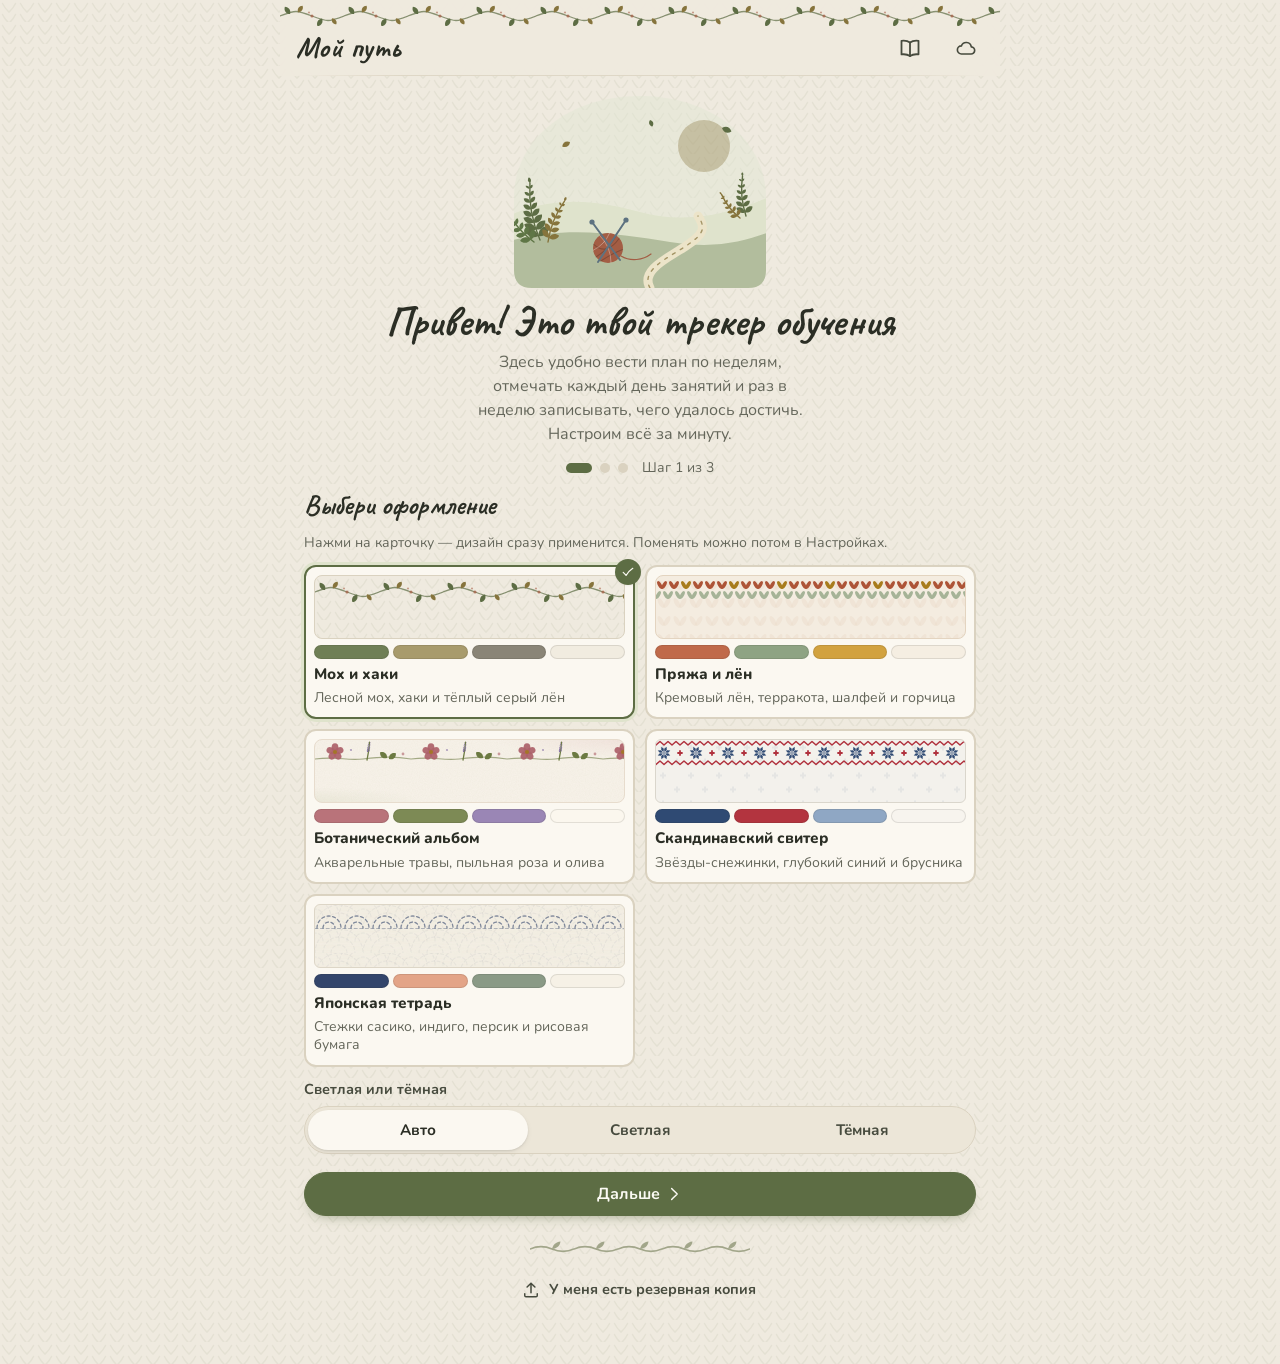
==== commit 20d169ad: "Уроки: промежуточное сохранение интерфейса и ссылок из трекера Co-Authored-By: Claude Opus 5.5 <nore" ====
--- a/index.html
+++ b/index.html
@@ -30,6 +30,7 @@
       <div class="topbar__decor" id="decor" aria-hidden="true"></div>
       <div class="topbar__row">
         <a class="topbar__brand" href="#/today">Мой путь</a>
+        <a class="icon-btn" id="learn-link" href="learn/" style="margin-left:auto" aria-label="Уроки: пошаговые занятия" title="Уроки"></a>
         <button class="sync-badge" id="sync-badge" type="button" aria-label="Состояние синхронизации"></button>
       </div>
     </header>
--- a/css/views/plan.css
+++ b/css/views/plan.css
@@ -36,6 +36,19 @@
   overflow-wrap: anywhere;
 }
 .plan-tasks .task__check { flex: none; }
+.plan-task__main { flex: 1; min-width: 0; display: flex; flex-direction: column; align-items: flex-start; }
+.plan-task__main .task__text { width: 100%; }
+.plan-howto {
+  display: inline-flex; align-items: center; gap: 4px;
+  min-height: 32px; padding: 0 10px 0 6px; margin: 0 0 2px;
+  border-radius: 999px;
+  background: var(--skill-soft, var(--accent-soft));
+  color: var(--ink); font-size: .82rem; font-weight: 700; text-decoration: none;
+}
+.plan-howto .ico { color: var(--skill, var(--accent)); width: 16px; height: 16px; }
+.plan-howto:hover { background: color-mix(in srgb, var(--skill-soft, var(--accent-soft)) 70%, var(--skill, var(--accent))); }
+.task.is-done .plan-howto { opacity: .7; }
+.page-help { color: var(--muted); align-self: center; }
 .plan-tasks .task__actions { flex: none; }
 
 .plan-empty { margin: 4px 0; }
